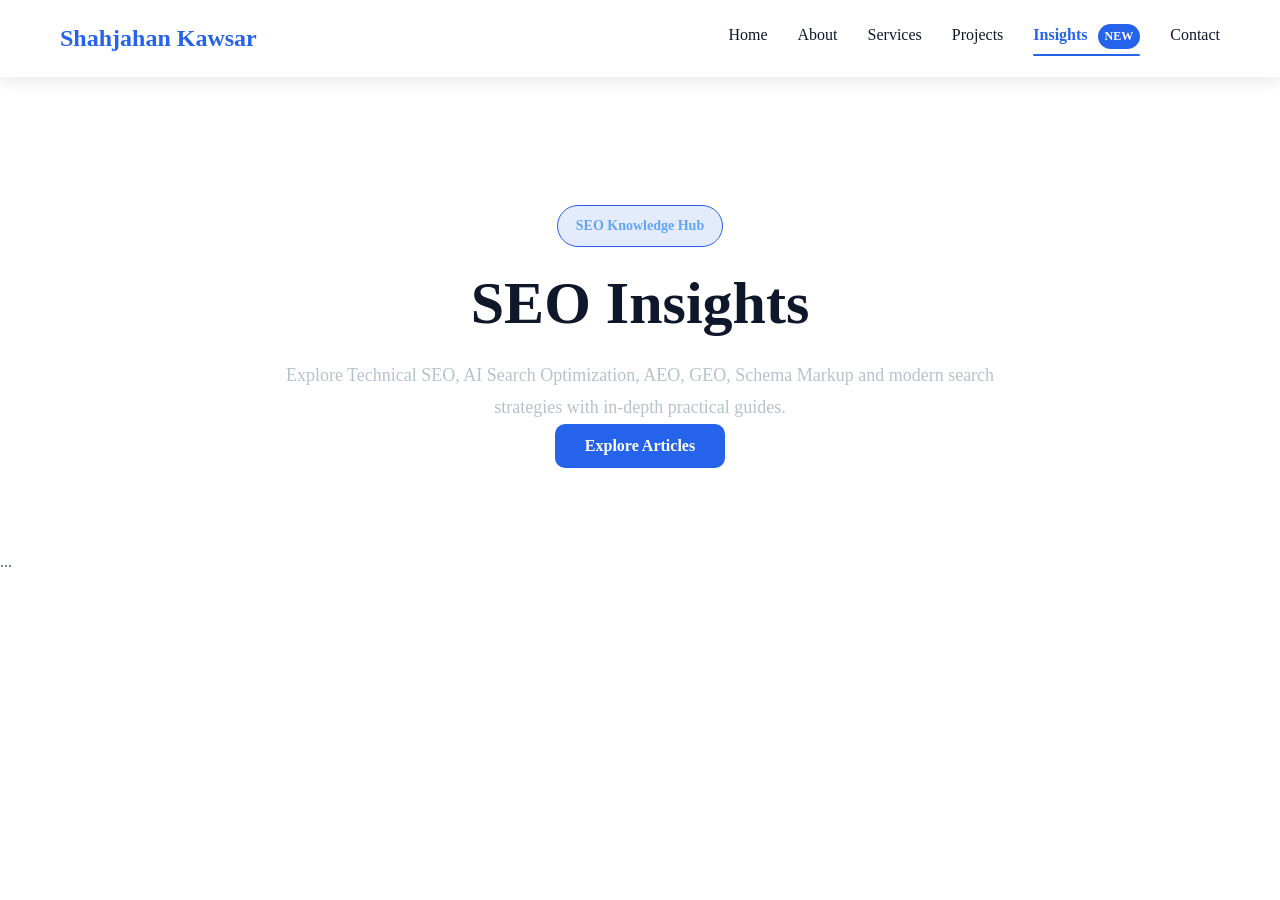
==== insights/index.html @ 74be1859 "refactor portfolio into modular CSS architecture" ====
<!DOCTYPE html>
<html lang="en">

<head>

    <meta charset="UTF-8">
    <meta name="viewport" content="width=device-width, initial-scale=1.0">

    <title>SEO Insights | Shahjahan Kawsar</title>

    <meta name="description"
          content="Technical SEO, AI Search, AEO, GEO and modern search optimization insights.">

    <link rel="canonical"
          href="https://skawsarsyl.github.io/my-project/insights/">

    <link rel="stylesheet" href="/css/sections.css">
    <link rel="stylesheet" href="/css/insights.css">

</head>

<body>

<!-- ================= NAVBAR ================= -->

<header>

          <div id="progress-bar"></div>

        <nav class="navbar">

        <div class="logo">
           <a href="../index.html">Shahjahan Kawsar</a>
        </div>
            
        <button class="theme-toggle" aria-label="Toggle Theme">
            <i class="fa-solid fa-moon"></i>
        </button>

        <button class="menu-toggle" aria-label="Toggle Menu">
            <i class="fa-solid fa-bars"></i>
        </button>

        <ul class="nav-links">

            <li>
                <a href="../index.html#home">Home</a>
            </li>

            <li>
                <a href="../index.html#about">About</a>
            </li>

            <li>
                <a href="../index.html#services">Services</a>
            </li>

            <li>
                <a href="../index.html#projects">Projects</a>
            </li>

            <li class="nav-insights">
                <a href="index.html" class="active">
                    Insights
                    <span class="nav-badge">NEW</span>
                </a>
            </li>

            <li>
                <a href="../index.html#contact">Contact</a>
            </li>

        </ul>

    </nav>

</header>


<section class="insights-hero">

    <div class="container">

        <span class="hero-badge">
            SEO Knowledge Hub
        </span>

        <h1>
            SEO Insights
        </h1>

        <p>
            Explore Technical SEO, AI Search Optimization,
            AEO, GEO, Schema Markup and modern search
            strategies with in-depth practical guides.
        </p>

        <a href="#latest-insights" class="btn">
            Explore Articles
        </a>

    </div>

</section>

...
---- css/sections.css ----
/* =====================================================
   SECTIONS CSS
   Shahjahan Kawsar Portfolio
===================================================== */

/* Google Font */

@import url('https://fonts.googleapis.com/css2?family=Poppins:wght@300;400;500;600;700;800&display=swap');
@import url("variables.css");
@import url("base.css");
@import url("layout.css");
@import url("components.css");
@import url("responsive.css");
@import url("utilities.css");
@import url("animations.css");


/* =====================================================
   01. HERO
===================================================== */

.hero{

    min-height:100svh;
    position:relative;
    display:flex;
    align-items:center;
    overflow:hidden;
    background:
        linear-gradient(
            135deg,
            #07152d,
            #0d47a1,
            #1565c0
        );

    color:var(--text-white);

}
.hero-container{
    display:flex;
    justify-content:space-between;
    align-items:center;
    gap:var(--space-2xl);
    flex-wrap:wrap;
}
.hero-content{
    flex:1;
}

.hero h1{
    font-size:var(--font-4xl);
    line-height:1.15;
    margin-bottom:var(--space-md);
    color:var(--hero-title);
}

.hero h1 span{
    color:var(--primary);
}

.hero h2 {
    color: var(--hero-subtitle);
    font-size: var(--font-2xl);
    min-height:var(--hero-subtitle-height);
    margin-bottom: var(--space-lg);
}

.hero p{
    max-width:var(--hero-content-width);
    line-height:1.8;
    color:var(--hero-text);
    font-size:var(--font-lg);
    margin-bottom:var(--space-xl);
}

.hero-image{
    flex:1;
    display:flex;
    justify-content:center;
    position:relative;
}

.hero-image img{
    width:100%;
    max-width:var(--hero-image);
    height:auto;
    display:block;
    position:relative;
    z-index:2;
}

.hero-image::before{
    content:"";
    position:absolute;
    width:calc(var(--hero-image) - 10px);
    height:calc(var(--hero-image) - 10px);
    border-radius:50%;
    border:4px solid var(--primary);
    box-shadow:
        0 0 25px rgba(37,99,235,.45),
        0 0 60px rgba(77,163,255,.5);
    z-index:1;
}

.hero::after{
    content:"";
    position:absolute;
    right:10%;
    top:50%;
    transform:translateY(-50%);
    width:var(--hero-overlay);
    height:var(--hero-overlay);
    background:rgba(58,134,255,.18);
    border-radius:50%;
    filter:blur(var(--hero-overlay-blur));
    z-index:0;
}

.hero-circle{
    position:absolute;
    width:var(--hero-image);
    height:var(--hero-image);
    border-radius:50%;
    border:6px solid var(--primary);
    animation:rotateCircle var(--animation-rotate) linear infinite;
}

.hero-buttons{
    display:flex;
    gap:var(--space-md);
    flex-wrap:wrap;
}

.hero-badge{
    display:inline-block;
    padding:var(--hero-badge-padding);
    background:rgba(255,255,255,.12);
    border:1px solid rgba(255,255,255,.25);
    border-radius:var(--radius-pill);
    margin-bottom:25px;
    backdrop-filter:blur(8px);
    font-size:var(--font-sm)
}

.hero-social {
    display: flex;
    gap:var(--space-md);
    margin-top: var(--space-xl);
}

.hero-social a{
    width:var(--hero-social-size);
    height:var(--hero-social-size);
    display:flex;
    justify-content:center;
    align-items:center;
    border-radius:50%;
    background:rgba(255,255,255,.08);
    border:1px solid rgba(255,255,255,.18);
    color:var(--text-white);
    text-decoration:none;
    font-size:var(--font-lg);
    transition:var(--transition);
}

.hero-social a:hover{

    background:var(--primary);
    transform:translateY(var(--hover-lift-md));
    box-shadow:var(--shadow-glow);

}

/* ==========================================
   HERO ANIMATION
========================================== */

@keyframes floatImage{

    0%{transform:translateY(0);}
    50%{transform:translateY(-18px);}
    100%{transform:translateY(0);}

}

@keyframes rotateCircle{

    from{
        transform:rotate(0deg);
    }

    to{
        transform:rotate(360deg);
    }

}




/* =====================================================
   02. ABOUT
===================================================== */

.about-wrapper{

    display:flex;
    align-items:center;
    justify-content:space-between;
    gap:var(--space-2xl);
    flex-wrap:wrap;

}

.about-image{

    flex:1;
    text-align:center;

}

.about-image img{

    width:100%;
    max-width:var(--about-image);
    border-radius:var(--radius-lg);
    box-shadow:var(--shadow-lg);

}

.about-content{

    flex:1;

}


.about-title{

    font-size:var(--font-3xl);
    color:var(--heading);
    margin-bottom:25px;
    line-height:1.3;

}

.about-text{
    font-size:var(--font-lg);
    line-height:1.9;
    color:var(--text);
    margin-bottom:18px;

}

.about-info{

    display:flex;
    gap:var(--space-lg);
    flex-wrap:wrap;
    margin:var(--space-xl) 0;

}

.info-box{

    background:var(--surface);
    padding:var(--info-box-padding);
    border-radius:var(--radius-md);
    min-width:var(--info-box-width);
    text-align:center;
    transition:var(--transition);

}

.info-box:hover{

    transform:translateY(var(--hover-lift-lg));
    box-shadow:var(--shadow-md);

}

.info-box h3{

    color:var(--primary);
    font-size:var(--font-2xl);
    margin-bottom:8px;

}

.info-box span{

    color:var(--text-light);
    font-size:var(--font-md);

}


/* ==========================================
   03 Experience / Timeline
========================================== */





/* =====================================================
   04. STATS
===================================================== */

.stats{

        background:var(--surface);

}

.stats-container{

    display:grid;
    grid-template-columns:repeat(
    auto-fit,
    minmax(var(--stats-card-min),1fr));
    gap:var(--space-xl);

}

.stats-card{

    padding:var(--stats-card-padding);
    border-radius:var(--radius-lg);
    background:var(--card);
    text-align:center;
    box-shadow:var(--shadow-md);
    transition:var(--transition);
    border:1px solid var(--primary-soft-bg);
}

.stats-card:hover{

    transform:translateY(var(--hover-lift-xl));
    box-shadow:var(--shadow-lg);

}

.counter{

    font-size:var(--font-4xl);
    color:var(--primary);
    margin-bottom:var(--space-sm);
    font-weight:var(--fw-bold);

}

.stat-label{

    color:var(--text-muted);
    font-size:var(--font-md);
    font-weight:var(--fw-medium);

}

/* ==========================================
   STAT ICON
========================================== */

.stat-icon{

    width:var(--icon-box);
    height:var(--icon-box);
    margin-inline:auto;
    display:flex;
    justify-content:center;
    align-items:center;
    font-size:var(--font-2xl);
    border-radius:50%;
    color:var(--primary);
    background:var(--primary-soft-bg);
    margin-bottom:var(--space-lg);

}


/* =====================================================
   05. SKILLS
===================================================== */


.skills{

    background:var(--background);
}

.skills .container{
    max-width:var(--skills-container);
    margin:auto;
}

.skills-title{

    text-align:center;
    font-size:var(--font-3xl);
    color:var(--heading);
    margin:var(--space-md) 0;

}



.skill-progress-card{

    background:var(--card);
    padding:var(--skill-progress-padding);
    border-radius:var(--radius-md);
    margin-bottom:25px;
    box-shadow:var(--shadow-md);
    transition:var(--transition);
}

.skill-progress-card:hover{

    transform:translateY(var(--hover-lift-md));
    box-shadow:var(--shadow-lg);

}

.skill-title{
    display:flex;
    justify-content:space-between;
    align-items:center;
    margin-bottom:12px;
    font-weight:var(--fw-semibold);
    color:var(--heading);
}

.progress{
    width:100%;
    height:12px;
    background:var(--surface);
    border-radius:var(--radius-xl);
    overflow:hidden;
}

.progress-bar{
    height:100%;
    width:0;
    border-radius:var(--radius-xl);
    background:var(--gradient-primary);
   transition:width var(--progress-animation);

}

/*   PROFESSIONAL SKILLS GRID   */

.skills-grid{

    display:grid;
    grid-template-columns:
repeat(
    auto-fit,
    minmax(var(--skill-card-min),1fr)
);
    gap:var(--space-lg);
    margin:var(--space-2xl) 0;

}
/* ==========================================
   SKILL CARD
========================================== */

.skill-card{

    background:var(--card);
    border:1px solid var(--border-light);
    border-radius:var(--radius-md);
    padding:var(--skill-card-padding);
    text-align:center;
    transition:var(--transition);
    box-shadow:var(--shadow-md);

}

.skill-card:hover{

    transform:translateY(var(--hover-lift-lg));
    border-color:var(--primary);
    box-shadow:var(--shadow-lg);

}

/* ==========================================
   SKILL ICON
========================================== */

.skill-icon{

    display:inline-flex;
    justify-content:center;
    align-items:center;
    font-size:var(--font-3xl);
    color:var(--primary);
    margin-bottom:var(--space-md);

}

/* ==========================================
   SKILL CARD TITLE
========================================== */

.skill-card-title{

    font-size:var(--font-lg);
    font-weight:var(--fw-semibold);
    color:var(--heading);

}


/*   Skill Proficiency Title  */

.skill-heading{

    text-align:center;
    font-size:var(--font-2xl);
    margin:
    var(--space-2xl)
     0
    var(--space-xl);
    color:var(--heading);

}


/* ==========================================
   PROGRESS TARGETS
========================================== */

.progress-bar.seo{
    --target-width:95%;
}

.progress-bar.technical{
    --target-width:92%;
}

.progress-bar.keyword{
    --target-width:90%;
}

.progress-bar.html{
    --target-width:75%;
}

.progress-bar.css{
    --target-width:72%;
}

.progress-bar.git{
    --target-width:70%;
}


 /*  Progress Wrapper  */


/* =====================================================
   06. SERVICES
===================================================== */


.services{

    background:var(--card);
}

.services-grid{
    display:grid;
    grid-template-columns:
            repeat(auto-fit,
            minmax(var(--service-card-min),1fr));
    gap:var(--space-lg);
    margin-top:var(--space-2xl);
}

.service-card{

    background:var(--background);
    padding:var(--service-card-padding);

    border:1px solid var(--primary-soft-bg);
    border-radius:var(--radius-lg);

    box-shadow:var(--shadow-md);

    transition:var(--transition);

    position:relative;
    overflow:hidden;

}

.service-icon{

    display:flex;
    justify-content:center;
    align-items:center;
    width:var(--icon-box);
    height:var(--icon-box);
    border-radius:var(--radius-md);
    background:var(--gradient-primary);
    color:var(--background);
    font-size:var(--font-2xl);
    margin-bottom:var(--service-icon-gap);

}

.service-content {

    display: flex;
    flex-direction: column;
    gap: var(--space-sm);
}

/* ==========================================
   SERVICE TITLE
========================================== */

.service-title{

    font-size:var(--font-xl);
    color:var(--heading);
    margin-bottom:var(--space-sm);
    font-weight:var(--fw-semibold);

}

/* ==========================================
   SERVICE TEXT
========================================== */

.service-text{

    color:var(--text-light);
    font-size:var(--font-md);
    line-height:1.8;

}
.service-card::before{
    content:"";
    position:absolute;
    top:0;
    left:-100%;
    width:100%;
    height:4px;
    background:var(--gradient-primary);
    transition:var(--transition);
}

.service-card:hover{

    transform:translateY(var(--hover-lift-xl));
    box-shadow:var(--shadow-lg);

}

.service-card:hover::before{

    left:0;

}


/* =====================================================
   07. PROJECTS
===================================================== */


.projects{
    background:var(--background);
}

/*  PROJECT FILTER    */

.project-filter{

    display:flex;
    justify-content:center;
    align-items:center;
    flex-wrap:wrap;
    gap:var(--space-md);
    margin:45px 0;

}

.filter-btn{

    padding:12px 28px;
    border:none;
    outline:none;
    border-radius:50px;
    background:var(--background);
    color: var(--heading);
    font-size:var(--font-sm);
    font-weight:var(--fw-semibold);
    cursor:pointer;
    transition:var(--transition);

}

.filter-btn:hover{

    background:var(--primary);
    color:var(--background);

}

.filter-btn.active{

    background:var(--primary);
    color:var(--background);

    box-shadow:0 10px 25px rgba(37,99,235,.25);

}

.project-status{
    margin-top:18px;
    margin-bottom:18px;
}

.projects-grid{
    display:grid;
    grid-template-columns:
            repeat(auto-fit,
            minmax(var(--service-card-min),1fr));
    gap:var(--space-lg);
    margin-top:var(--space-2xl);
    align-items:stretch;

}

.project-card{
    background:var(--background);
    border-radius:var(--radius-lg);
    overflow:hidden;
    box-shadow:var(--shadow-md);
    border:1px solid var(--primary-soft-bg);
    cursor:pointer;
    display:flex;
    flex-direction:column;
     height:100%;
    transition:
        opacity var(--transition),
        transform var(--transition),
        box-shadow var(--transition);
}

.project-card:hover{
    transform:translateY(var(--hover-lift-lg));
    box-shadow:var(--shadow-lg);
}

.project-image {

    position: relative;
    overflow: hidden;
}

.project-image img{
    width:100%;
    height:100%;
    object-fit:cover;
    transition:transform .5s ease;

}

.project-overlay{
    position:absolute;
    inset:0;
    background:rgba(15,23,42,.65);
    display:flex;
    justify-content:center;
    align-items:center;
    opacity:0;
    visibility:hidden;
    pointer-events:none;
    transition:var(--transition);
}

.project-card:hover .project-overlay{

    opacity:1;
    visibility:visible;
    pointer-events:auto;

}


.project-overlay a{
    background:var(--primary);
    color:var(--background);
    text-decoration:none;
    padding:12px 24px;
    border-radius:var(--radius-xl);
    font-weight:var(--fw-semibold);
    transition:var(--transition);
}

.project-overlay a:hover{
    background:var(--primary);
    transform:translateY(-3px);
}

.project-card:hover .project-image img{
    transform:scale(1.08);
}

.project-content{
    padding:30px;
    display:flex;
    flex-direction:column;
    flex:1;
}

.project-content h3{
    font-size:var(--font-xl);
    margin-bottom:15px;
    color:var(--heading);
}

.project-content p{
    color:var(--text-light);
    line-height:1.8;
    margin-bottom:20px;
}

.project-tags{
    display:flex;
    flex-wrap:wrap;
    gap:var(--space-sm);
    margin-bottom:25px;
}

.project-tag{
    background:var(--background);
    color:var(--primary);
    padding:8px 14px;
    border-radius:var(--radius-xl);
    font-size:var(--font-sm);
    font-weight:var(--fw-semibold);
}

.project-buttons{
    display:flex;
    gap:15px;
    flex-wrap:wrap;
    margin-top:auto;
}

.project-buttons .btn{
    flex:1;
    text-align:center;
}


    /*  PROJECT FILTER ANIMATION   */
    .project-card.hide {

        opacity: 0;
        transform: scale(.92);
        pointer-events: none;

    }

    .project-card.show {

        opacity: 1;
        transform: scale(1);

    }

  /* ==========================================
   CASE STUDIES
========================================== */

.case-studies{
    padding:100px 0;
    background:var(--surface);
}

.case-studies .section-tag{
    display:block;
    width:fit-content;
    margin:0 auto 15px;
    padding:10px 22px;
    border-radius:30px;
    background:#EAF4FF;
    color:#0A66C2;
    font-size:14px;
    font-weight:700;
    letter-spacing:2px;
    text-transform:uppercase;
}

.case-studies h2{
    text-align:center;
    font-size:40px;
    font-weight:700;
    color:var(--heading);
    margin-bottom:20px;
}


.case-studies .section-text{
    max-width:700px;
    margin:0 auto 60px;
    text-align:center;
    color:var(--text);
    line-height:1.8;
    font-size:18px;
}

.case-grid{
    display:grid;
    grid-template-columns:repeat(auto-fit,minmax(320px,1fr));
    gap:30px;
}

.case-card{
    background:var(--card);
    border-radius:18px;
    padding:35px;
    box-shadow:0 8px 25px rgba(15,23,42,.08);
    transition:.35s ease;
    border-top:4px solid #0A66C2;
}

.case-card:hover{
    transform:translateY(-8px);
    box-shadow:0 20px 40px rgba(15,23,42,.12);
}

.case-card h3{
    color:#0F172A;
    font-size:24px;
    margin:18px 0;
}

.case-card p{
    color:#475569;
    line-height:1.8;
    margin-bottom:20px;
}

.case-card h4{
    font-size:16px;
    color:#0A66C2;
    margin-bottom:12px;
}

.case-card ul{
    list-style:none;
    padding:0;
    margin:0 0 25px;
}

.case-card ul li{
    margin-bottom:10px;
    color:#334155;
}

.case-card .btn{
    display:inline-block;
    background:#0A66C2;
    color:var(--background);
    padding:12px 22px;
    border-radius:8px;
    text-decoration:none;
    font-weight:600;
    transition:.3s;
}

.case-card .btn:hover{
    background:#084b92;
}

.status{
    display:inline-flex;
    align-items:center;
    justify-content:center;
    gap:6px;
    padding:8px 16px;
    border-radius:30px;
    font-size:13px;
    font-weight:700;
    line-height:1;
    white-space:nowrap;

    width:fit-content;
    max-width:max-content;
}

.status.live{
    background:#DCFCE7;
    color:#15803D;
}

.status.progress{
    background:#FEF3C7;
    color:#B45309;
}

.status.research{
    background:#DBEAFE;
    color:#1D4ED8;
}


/* =====================================================
   08. INSIGHTS
===================================================== */

/* LATEST INSIGHTS v2.0    */

.latest-insights{

    padding:var(--section-padding) 0;
    background:var(--surface);
}

/* ---------- Layout ---------- */

.insights-grid{
    display:grid;
    grid-template-columns:1.45fr 1fr;
    gap:var(--space-xl);
    align-items:start;
}

/* ---------- Featured ---------- */

.featured-article{

    background:var(--background);
    border-radius:var(--radius-lg);
    overflow:hidden;
    box-shadow:var(--shadow-md);
    transition:var(--transition);

}

.featured-article:hover{
    transform:translateY(var(--hover-lift-lg));
    box-shadow:var(--shadow-lg);
}

.featured-image img{

    width:100%;
    aspect-ratio:16/9;
    object-fit:cover;
    display:block;
    transition:var(--transition-slow);
}

.featured-content{

    padding:28px;

}

/* ---------- Badge ---------- */

.article-badge{

    display:inline-block;
    padding:7px 16px;
    border-radius:var(--radius-xl);
    font-size:var(--font-sm);
    font-weight:var(--fw-semibold);
    margin-bottom:18px;
    min-width:170px;
    text-align:center;
}

.article-badge.featured{

    background:var(--primary);
    color:var(--background);

}

.article-badge.seo{

    background:var(--background);
    color:var(--primary);

}

.article-badge.ai{

    background:var(--background);
    color:var(--secondary);

}

.article-badge.portfolio{

    background:var(--background);
    color:var(--success);

}

/* ---------- Meta ---------- */

.article-meta{

    display:flex;
    gap:var(--space-md);
    font-size:var(--font-sm);
    color:var(--text-muted);
    margin-bottom:18px;

}

.featured-title{

    font-size:var(--font-xl);
    color:var(--heading);
    margin-bottom:16px;

}

.featured-description{

    color:var(--text-muted);
    line-height:1.8;
    margin-bottom:22px;

}

/* ---------- Button ---------- */

.article-btn{

    display:inline-flex;
    align-items:center;
    gap:var(--space-sm);

}

/* ---------- Right Column ---------- */

.article-column{

    display:flex;
    flex-direction:column;
    gap:var(--space-lg);

}

.article-card{

    display:flex;
    gap:var(--space-lg);
    background:var(--background);
    border-radius:var(--radius-md);
    overflow:hidden;
    box-shadow:0 8px 25px rgba(15,23,42,.08);
    transition:var(--transition);

}

.article-card:hover{

    transform:translateY(var(--hover-lift-md));
    box-shadow:var(--shadow-lg);


}

.article-thumb{

    width:210px;
    flex-shrink:0;

}

.article-thumb img{

    width:100%;
    height:100%;
    object-fit:cover;
    display:block;
    transition:var(--transition-slow);
}

.article-card:hover .article-thumb img{
    transform:scale(1.05);
}

.article-info{

    padding:22px 22px 22px 0;
    display:flex;
    flex-direction:column;
    justify-content:center;

}

.article-title{

    color:var(--heading);
    font-size:var(--font-lg);
    margin-bottom:12px;
    line-height:1.4;

}

.article-link{

    display:inline-flex;
    align-items:center;
    gap:var(--space-xs);
    margin-top:var(--space-sm);
    color:var(--primary);
    font-weight:var(--fw-semibold);
    text-decoration:none;
    transition:var(--transition);

}


/* Latest Insights v2.1  */

.small-article{
    display:flex;
    background:var(--background);
    border-radius:var(--radius-lg);
    overflow:hidden;
    box-shadow:var(--shadow-md);
    transition:var(--transition);
}

.small-article:hover{
    transform:translateY(var(--hover-lift-lg));
    box-shadow:var(--shadow-lg);
}

.article-link:hover{
    gap:var(--space-md);
    color:var(--primary);
    letter-spacing:1px;
}

.featured-article:hover .featured-image img{
    transform:scale(1.06);
}

.small-article:hover .article-thumb img{
    transform:scale(1.08);
}



/* =====================================================
   09. CONTACT
===================================================== */

.contact{

    padding:var(--section-padding) 8%;
    background:var(--background);

}

.contact .container{
    max-width:var(--container);
    margin:auto;
}

.contact-wrapper{
    display:grid;
    grid-template-columns:1fr 1.3fr;
    gap:var(--space-2xl);
    margin-top:var(--space-2xl);
    align-items:start;
}

/* Contact Info */

.contact-info{
    display:flex;
    flex-direction:column;
    gap:var(--space-lg);
}

.info-card{
    display:flex;
    align-items:center;
    gap:var(--space-md);
    background:var(--background);
    padding:var(--contact-card-padding);
    border-radius:var(--radius-lg);
    border:1px solid var(--primary-soft-bg);
    box-shadow:var(--shadow-md);
    transition:var(--transition);
}

.info-card:hover{
    transform:translateY(var(--hover-lift-md));
    box-shadow:var(--shadow-lg);
}

.info-card i{
    width:var(--contact-icon-size);
    height:var(--contact-icon-size);
    display:flex;
    justify-content:center;
    align-items:center;
    border-radius:50%;
    background:var(--gradient-primary);
    color:var(--background);
    font-size:var(--font-xl);
    flex-shrink:0;
}

.info-card h4{
    margin-bottom:6px;
    color:var(--heading);
}

.info-card p,
.info-card a{
    color:var(--text-light);
    text-decoration:none;
    word-break:break-word;
}

.info-card a:hover{
    color:var(--primary);
}

/* Contact Form */

.contact-form{
    background:var(--card);
    padding:35px;
    border-radius:var(--radius-lg);
    border:1px solid var(--primary-soft-bg);
    box-shadow:var(--shadow-md);
}

.contact-form input,
.contact-form textarea{
    width:100%;
    padding:16px 18px;
    margin-bottom:18px;
    border:1px solid var(--border);
    border-radius:var(--radius-md);
    outline:none;
    font-size:var(--font-md);
    font-family:inherit;
    transition:var(--transition);
    background:var(--background);
}


.contact-form input:focus,
.contact-form textarea:focus{
    border-color:var(--primary);
    box-shadow:0 0 0 4px rgba(37,99,235,.12);
}

.contact-form textarea{
    resize:vertical;
    min-height:170px;
}

.contact-form .btn{
    width:100%;
    display:flex;
    justify-content:center;
    align-items:center;
    gap:10px;
    cursor:pointer;
}



/* ==========================================
   SOCIAL LINKS
========================================== */


/* ==========================================
   MAP
========================================== */


/* ==========================================
   CONTACT BUTTONS
========================================== */

/* =====================================================
   10. FOOTER
===================================================== */

#footer{
    background:var(--footer-gradient);
    color:var(--background);
    padding:var(--footer-padding);
    text-align:center;
}

#footer .container{
    max-width:var(--container);
    margin:auto;
}

.footer-title{
    font-size:var(--font-2xl);
    font-weight:var(--fw-bold);
    margin-bottom:var(--space-sm);
    color:var(--background);
}

.footer-tagline{
    color:var(--footer-text);
    font-size:var(--font-lg);
    font-weight:var(--fw-semibold);
    margin-bottom:var(--space-sm);
}

.footer-text{

    max-width:var(--footer-text-width);
    margin:0 auto var(--space-2xl);
    color:var(--footer-muted);
    line-height:1.8;
}

.footer-social{
    display:flex;
    justify-content:center;
    align-items:center;
    gap:var(--space-md);
    flex-wrap:wrap;
    margin-bottom:var(--space-2xl);
}

.footer-social a{
    width:var(--footer-social-size);
    height:var(--footer-social-size);
    display:flex;
    justify-content:center;
    align-items:center;
    border-radius:50%;
    background:var(--footer-social-bg);
    color:var(--background);
    font-size:var(--font-xl);
    text-decoration:none;
    transition:var(--transition);
    border:1px solid var(--footer-social-border);
}

.footer-social a:hover{
    background:var(--primary);
    transform:translateY(var(--hover-lift-md))
              scale(var(--hover-scale));
    box-shadow:var(--shadow-primary);
}
.footer-social a i{

    transition:var(--transition);

}


.footer-social a:hover i{
    transform:rotate(-8deg);
}

.footer-divider{

    border:none;
    height:1px;
    background:var(--footer-social-bg);

    max-width:var(--footer-divider-width);

    margin:var(--space-2xl) auto var(--space-xl);

}
.copyright{
    color:var(--footer-muted);
    font-size:var(--font-sm);
    margin-bottom:var(--space-xs);
}

.developer-credit{
    color:var(--footer-text);
    font-size:var(--font-sm);
}
.footer-version{
    margin-bottom:var(--space-sm);
    color:var(--footer-accent);
    font-size:var(--font-sm);
}
.developer-credit span{
    color:var(--background);
    font-weight:var(--fw-semibold);
}
---- css/insights.css ----
.insights-hero{
    padding:120px 20px 80px;
    text-align:center;
}

.insights-hero h1{
    font-size:60px;
    font-weight:800;
    margin-bottom:20px;
}

.insights-hero p{
    max-width:760px;
    margin:auto;
    line-height:1.8;
    font-size:18px;
    color:#b8c2cc;
}

.hero-badge{
    display:inline-block;
    margin-bottom:20px;
    padding:8px 18px;
    border-radius:50px;
    background:#2563eb20;
    color:#60a5fa;
    border:1px solid #2563eb;
    font-size:14px;
    font-weight:600;
}
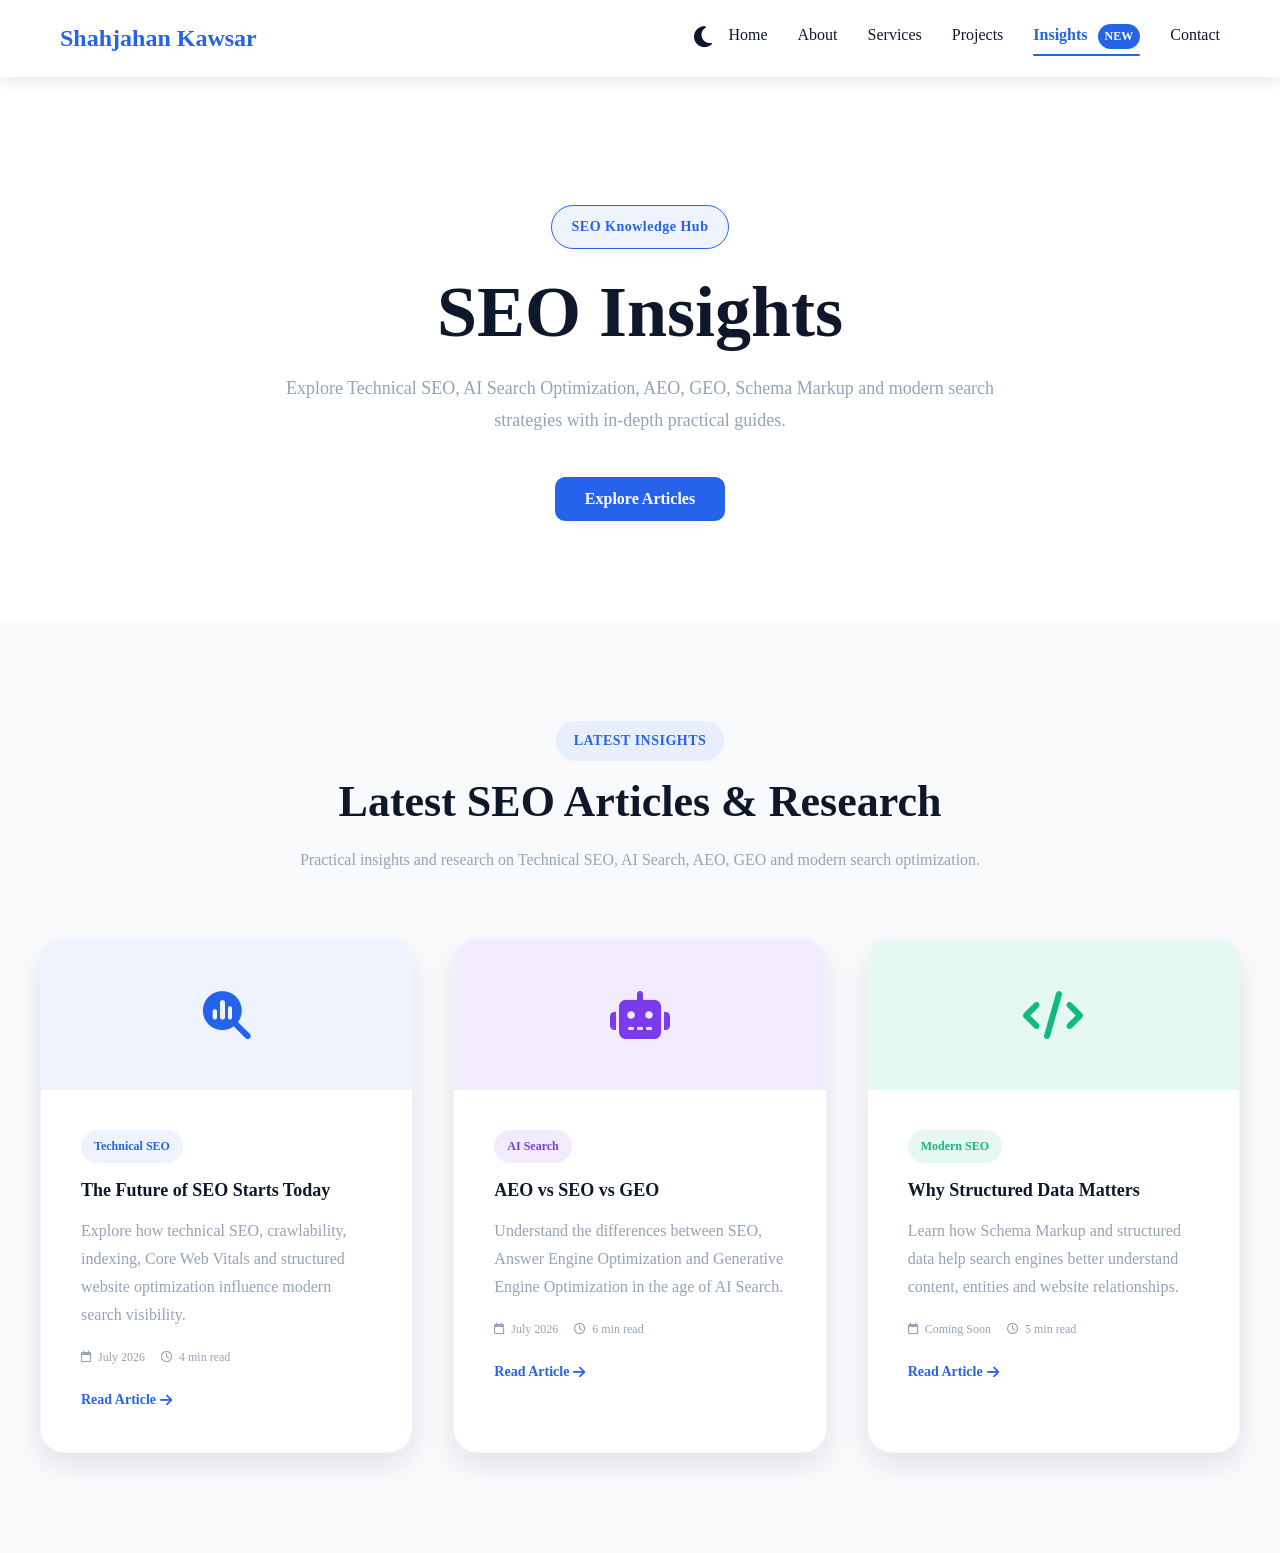
==== commit ba6d8903: "Add AEO vs SEO article page" ====
--- a/insights/index.html
+++ b/insights/index.html
@@ -1,3 +1,5 @@
+
+
 <!DOCTYPE html>
 <html lang="en">
 
@@ -14,8 +16,30 @@
     <link rel="canonical"
           href="https://skawsarsyl.github.io/my-project/insights/">
 
-    <link rel="stylesheet" href="/css/sections.css">
-    <link rel="stylesheet" href="/css/insights.css">
+    <link rel="icon"
+      type="image/png"
+      href="../images/favicon.png">
+
+<link rel="apple-touch-icon"
+      href="../images/favicon.png">
+
+
+<link rel="stylesheet" href="../css/variables.css">
+<link rel="stylesheet" href="../css/base.css">
+<link rel="stylesheet" href="../css/layout.css">
+<link rel="stylesheet" href="../css/components.css">
+<link rel="stylesheet" href="../css/utilities.css">
+<link rel="stylesheet" href="../css/animations.css">
+<link rel="stylesheet" href="../css/sections.css">
+<link rel="stylesheet" href="../css/responsive.css">
+
+
+<link rel="preconnect"
+      href="https://cdnjs.cloudflare.com"
+      crossorigin>
+
+<link rel="stylesheet"
+      href="https://cdnjs.cloudflare.com/ajax/libs/font-awesome/6.7.2/css/all.min.css">
 
 </head>
 
@@ -99,8 +123,184 @@
             Explore Articles
         </a>
 
+   
+
     </div>
 
+
 </section>
 
-...+
+<!-- =====================================================
+     LATEST INSIGHTS
+===================================================== -->
+
+<section class="latest-insights-page" id="latest-insights">
+
+    <div class="container">
+
+        <span class="section-tag">
+            LATEST INSIGHTS
+        </span>
+
+        <h2 class="section-title">
+            Latest SEO Articles & Research
+        </h2>
+
+        <p class="section-subtitle">
+            Practical insights and research on Technical SEO,
+            AI Search, AEO, GEO and modern search optimization.
+        </p>
+
+
+        <div class="insights-articles">
+
+
+            <!-- ================= TECHNICAL SEO ================= -->
+
+            <article class="insight-article-card">
+
+                <div class="insight-card-icon seo">
+                    <i class="fa-solid fa-magnifying-glass-chart"></i>
+                </div>
+
+                <div class="insight-card-content">
+
+                    <span class="insight-category seo">
+                        Technical SEO
+                    </span>
+
+                    <h3>
+                        The Future of SEO Starts Today
+                    </h3>
+
+                    <p>
+                        Explore how technical SEO, crawlability,
+                        indexing, Core Web Vitals and structured
+                        website optimization influence modern search visibility.
+                    </p>
+
+                    <div class="insight-meta">
+                        <span>
+                            <i class="fa-regular fa-calendar"></i>
+                            July 2026
+                        </span>
+
+                        <span>
+                            <i class="fa-regular fa-clock"></i>
+                            4 min read
+                        </span>
+                    </div>
+
+                    <a href="#" class="insight-read-more">
+                        Read Article
+                        <i class="fa-solid fa-arrow-right"></i>
+                    </a>
+
+                </div>
+
+            </article>
+
+
+            <!-- ================= AI SEARCH ================= -->
+
+            <article class="insight-article-card">
+
+                <div class="insight-card-icon ai">
+                    <i class="fa-solid fa-robot"></i>
+                </div>
+
+                <div class="insight-card-content">
+
+                    <span class="insight-category ai">
+                        AI Search
+                    </span>
+
+                    <h3>
+                        AEO vs SEO vs GEO
+                    </h3>
+
+                    <p>
+                        Understand the differences between SEO,
+                        Answer Engine Optimization and Generative
+                        Engine Optimization in the age of AI Search.
+                    </p>
+
+                    <div class="insight-meta">
+                        <span>
+                            <i class="fa-regular fa-calendar"></i>
+                            July 2026
+                        </span>
+
+                        <span>
+                            <i class="fa-regular fa-clock"></i>
+                            6 min read
+                        </span>
+                    </div>
+
+                    <a href="aeo-vs-seo.html" class="insight-read-more">
+                        Read Article
+                        <i class="fa-solid fa-arrow-right"></i>
+                    </a>
+
+                </div>
+
+            </article>
+
+
+            <!-- ================= SCHEMA / MODERN SEO ================= -->
+
+            <article class="insight-article-card">
+
+                <div class="insight-card-icon schema">
+                    <i class="fa-solid fa-code"></i>
+                </div>
+
+                <div class="insight-card-content">
+
+                    <span class="insight-category schema">
+                        Modern SEO
+                    </span>
+
+                    <h3>
+                        Why Structured Data Matters
+                    </h3>
+
+                    <p>
+                        Learn how Schema Markup and structured data
+                        help search engines better understand content,
+                        entities and website relationships.
+                    </p>
+
+                    <div class="insight-meta">
+                        <span>
+                            <i class="fa-regular fa-calendar"></i>
+                            Coming Soon
+                        </span>
+
+                        <span>
+                            <i class="fa-regular fa-clock"></i>
+                            5 min read
+                        </span>
+                    </div>
+
+
+                    <a href="#" class="insight-read-more">
+                        Read Article
+                        <i class="fa-solid fa-arrow-right"></i>
+                    </a>
+
+                </div>
+
+            </article>
+
+
+        </div>
+
+    </div>
+
+</section>
+
+
+
+    <script src="../js/script.js"></script>
--- a/css/variables.css
+++ b/css/variables.css
@@ -0,0 +1,297 @@
+
+
+
+
+/* =====================================================
+   DESIGN TOKENS
+   Shahjahan Kawsar Portfolio Design System
+===================================================== */
+
+:root {
+
+    /* ==========================================
+       BRAND COLORS
+    ========================================== */
+
+    --primary: #2563eb;
+    --primary-light: #60a5fa;
+    --primary-dark: #1d4ed8;
+    --primary-hover: #1e40af;
+
+    --secondary: #7c3aed;
+    --accent: #06b6d4;
+
+    --success: #22c55e;
+    --warning: #f59e0b;
+    --danger: #ef4444;
+    --info: #0ea5e9;
+
+
+    /* ==========================================
+       BACKGROUND COLORS
+    ========================================== */
+
+    --background: #ffffff;
+    --surface: #f8fafc;
+    --card: #ffffff;
+    --glass: rgba(255, 255, 255, .65);
+
+    --background-dark: #0f172a;
+    --surface-dark: #111827;
+    --card-dark: #1e293b;
+
+
+    /* ==========================================
+       TEXT COLORS
+    ========================================== */
+
+    --heading: #0f172a;
+    --text: #475569;
+    --text-light: #64748b;
+    --text-muted: #94a3b8;
+    --text-white: #ffffff;
+    --black: #000000;
+
+    --footer-text:#93c5fd;
+    --footer-muted:#cbd5e1;
+    --footer-accent:#94a3b8;
+
+    /* ==========================================
+       HERO TOKENS
+    ========================================== */
+
+    --hero-image: 430px;
+    --hero-image-mobile: 280px;
+    --hero-circle-mobile: 320px;
+    --hero-circle: 430px;
+    --hero-blur: 80px;
+    --hero-overlay: 500px;
+    --hero-content-width: 620px;
+    --hero-overlay-blur: 80px;
+    --hero-social-size: 48px;
+    --hero-badge-padding: 10px 22px;
+    --hero-subtitle-height: 45px;
+    --hero-overlay-color: rgba(58, 134, 255, .18);
+    --section-header-width:750px;
+    --section-text-width:700px;
+    --animation-rotate: 12s;
+
+    --about-image: 420px;
+    --info-box-padding: 22px;
+    --info-box-width: 150px;
+
+    --hover-lift-sm:-4px;
+    --hover-lift-md:-6px;
+    --hover-lift-lg:-8px;
+    --hover-lift-xl:-10px;
+
+    --stats-card-padding: 40px 25px;
+    --stats-card-min: 220px;
+    --skill-card-min:220px;
+    --skill-card-padding:35px 20px;
+    --skill-progress-padding:25px;
+
+
+    --service-card-min:300px;
+    --service-card-padding:40px 30px;
+    --service-icon-gap:25px;
+    --article-padding:28px;
+    --section-padding:100px;
+    --contact-card-padding:24px;
+    --contact-icon-size:60px;
+
+
+
+    --footer-padding:70px 8% 30px;
+    --footer-padding-mobile:60px 6% 25px;
+    --footer-social-size:55px;
+    --footer-social-size-mobile:48px;
+    --footer-text-width:650px;
+    --footer-divider-width:900px;
+    --footer-social-bg:rgba(255,255,255,.08);
+    --footer-social-border:rgba(255,255,255,.12);
+    --hover-scale:1.08;
+
+    /* ==========================================
+       HERO COLORS
+    ========================================== */
+
+    --hero-title: #0f172a;
+    --hero-highlight: #2563eb;
+    --hero-subtitle: #1e293b;
+    --hero-text: #64748b;
+
+
+    /* ==========================================
+       BORDER
+    ========================================== */
+
+    --border: #e2e8f0;
+    --border-light: #f1f5f9;
+    --border-dark: #334155;
+    --primary-soft-bg: rgba(37, 99, 235, .08);
+
+    /* ==========================================
+       BORDER RADIUS
+    ========================================== */
+
+    --radius-xs: 6px;
+    --radius-sm: 10px;
+    --radius-md: 16px;
+    --radius-lg: 24px;
+    --radius-xl: 32px;
+    --radius-pill: 999px;
+/* ==========================================
+   COMPONENT TOKENS
+========================================== */
+
+    --btn-padding-sm:10px 20px;
+    --btn-padding:14px 30px;
+    --btn-padding-lg:16px 36px;
+    
+    --badge-padding:6px 14px;
+    --input-padding:14px 18px;
+
+    --icon-box:70px;
+
+    --progress-height:12px;
+    --progress-animation:1.8s ease;
+
+    --glass-blur:14px;
+    --glass-border:rgba(255,255,255,.20);
+
+    /* ==========================================
+       SPACING
+    ========================================== */
+
+    --space-xs: 4px;
+    --space-sm: 8px;
+    --space-md: 16px;
+    --space-lg: 24px;
+    --space-xl: 40px;
+    --space-2xl: 64px;
+    --space-section: 100px;
+
+
+    /* ==========================================
+       TYPOGRAPHY
+    ========================================== */
+
+    --font-family: 'Poppins', sans-serif;
+
+    --font-xs: .75rem;      /*12*/
+    --font-sm: .875rem;     /*14*/
+    --font-md: 1rem;        /*16*/
+    --font-lg: 1.125rem;    /*18*/
+    --font-xl: 1.5rem;      /*24*/
+    --font-2xl: 2rem;       /*32*/
+    --font-3xl: 2.75rem;    /*44*/
+    --font-4xl: 3.75rem;    /*60*/
+
+
+    /* ==========================================
+       FONT WEIGHT
+    ========================================== */
+
+    --fw-light: 300;
+    --fw-normal: 400;
+    --fw-medium: 500;
+    --fw-semibold: 600;
+    --fw-bold: 700;
+    --fw-black: 800;
+
+
+    /* ==========================================
+       SHADOWS
+    ========================================== */
+
+    --shadow-xs: 0 2px 6px rgba(0, 0, 0, .05);
+    --shadow-sm: 0 6px 15px rgba(0, 0, 0, .08);
+    --shadow-md: 0 12px 30px rgba(15, 23, 42, .10);
+    --shadow-lg: 0 18px 45px rgba(15, 23, 42, .14);
+    --shadow-xl: 0 30px 60px rgba(15, 23, 42, .18);
+    --shadow-glow: 0 0 30px rgba(37, 99, 235, .35);
+    --shadow-primary:0 14px 35px rgba(37,99,235,.45);
+    --focus-ring:0 0 0 3px rgba(37,99,235,.15);
+
+
+    /* ==========================================
+   GRADIENTS
+========================================== */
+
+    --gradient-primary:
+        linear-gradient(90deg,var(--primary),var(--primary-light));
+
+    --footer-gradient:
+        linear-gradient(135deg,#0f172a,#1e3a8a);
+
+    /* ==========================================
+       Z-INDEX
+    ========================================== */
+
+    --z-dropdown: 100;
+    --z-sticky: 500;
+    --z-fixed: 1000;
+    --z-modal: 2000;
+    --z-toast: 3000;
+    --z-tooltip: 4000;
+
+
+    /* ==========================================
+       OPACITY
+    ========================================== */
+
+    --opacity-0: 0;
+    --opacity-25: .25;
+    --opacity-50: .5;
+    --opacity-75: .75;
+    --opacity-100: 1;
+
+
+    /* ==========================================
+       TRANSITIONS
+    ========================================== */
+
+    --transition-fast: .25s ease;
+    --transition: .35s ease;
+    --transition-slow: .50s ease;
+
+
+    /* ==========================================
+       CONTAINER
+    ========================================== */
+
+    --container: 1200px;
+
+    --skills-container: 1100px;
+}
+
+/* =====================================================
+   DARK MODE TOKENS
+===================================================== */
+
+body.dark-mode{
+
+    --background:#0f172a;
+    --surface:#111827;
+    --card:#1e293b;
+
+    --heading:#f8fafc;
+    --text:#cbd5e1;
+    --text-light:#94a3b8;
+    --text-muted:#64748b;
+
+    --hero-title:#ffffff;
+    --hero-highlight:#60a5fa;
+    --hero-subtitle:#dbeafe;
+    --hero-text:#cbd5e1;
+
+    --border:#334155;
+    --border-light:#475569;
+
+    --glass:rgba(30,41,59,.75);
+
+    --shadow-md:0 12px 35px rgba(0,0,0,.35);
+    --shadow-lg:0 20px 50px rgba(0,0,0,.45);
+
+}
--- a/css/base.css
+++ b/css/base.css
@@ -0,0 +1,282 @@
+
+
+
+/* =====================================================
+   BASE CSS
+   Foundation Layer
+===================================================== */
+
+
+/* ==========================================
+   RESET
+========================================== */
+
+*,
+*::before,
+*::after{
+    margin:0;
+    padding:0;
+    box-sizing:border-box;
+}
+
+
+/* ==========================================
+   HTML
+========================================== */
+
+html{
+    scroll-behavior:smooth;
+    font-size:16px;
+}
+
+
+/* ==========================================
+   BODY
+========================================== */
+
+body{
+
+    font-family:var(--font-family) 'Poppins',sans-serif;
+    background:var(--background);
+    color:var(--text);
+    font-size:var(--font-md);
+    font-weight:var(--fw-normal);
+    line-height:1.7;
+    overflow-x:hidden;
+
+    transition:
+        background var(--transition),
+        color var(--transition);
+
+    text-rendering:optimizeLegibility;
+    -webkit-font-smoothing:antialiased;
+    -moz-osx-font-smoothing:grayscale;
+
+}
+
+
+/* ==========================================
+   IMAGES
+========================================== */
+
+img{
+
+    display:block;
+    max-width:100%;
+    height:auto;
+
+}
+
+
+/* ==========================================
+   LINKS
+========================================== */
+
+a{
+
+    color:inherit;
+    text-decoration:none;
+    transition:var(--transition-fast);
+
+}
+
+
+/* ==========================================
+   LISTS
+========================================== */
+
+ul,
+ol{
+
+    list-style:none;
+
+}
+
+
+/* ==========================================
+   BUTTONS
+========================================== */
+
+button{
+
+    font:inherit;
+    border:none;
+    background:none;
+    cursor:pointer;
+
+}
+
+
+/* ==========================================
+   INPUTS
+========================================== */
+
+input,
+textarea,
+select{
+
+    font:inherit;
+    color:inherit;
+    background:transparent;
+    border:none;
+    outline:none;
+
+}
+
+
+/* ==========================================
+   HEADINGS
+========================================== */
+
+h1,
+h2,
+h3,
+h4,
+h5,
+h6{
+
+    color:var(--heading);
+    font-weight:var(--fw-bold);
+    line-height:1.2;
+
+}
+
+h1{
+
+    font-size:var(--font-4xl);
+
+}
+
+h2{
+
+    font-size:var(--font-3xl);
+
+}
+
+h3{
+
+    font-size:var(--font-2xl);
+
+}
+
+h4{
+
+    font-size:var(--font-xl);
+
+}
+
+h5{
+
+    font-size:var(--font-lg);
+
+}
+
+h6{
+
+    font-size:var(--font-md);
+
+}
+
+
+/* ==========================================
+   PARAGRAPH
+========================================== */
+
+p{
+
+    color:var(--text);
+    line-height:1.8;
+
+}
+
+
+/* ==========================================
+   SELECTION
+========================================== */
+
+::selection{
+
+    background:var(--primary);
+    color:#fff;
+
+}
+
+
+/* ==========================================
+   FOCUS
+========================================== */
+
+:focus-visible{
+
+    outline:2px solid var(--primary);
+    outline-offset:3px;
+
+}
+
+
+/* ==========================================
+   HORIZONTAL RULE
+========================================== */
+
+hr{
+
+    border:none;
+    border-top:1px solid var(--border);
+
+}
+
+
+/* ==========================================
+   TABLE
+========================================== */
+
+table{
+
+    border-collapse:collapse;
+    width:100%;
+
+}
+
+
+/* ==========================================
+   SVG
+========================================== */
+
+svg{
+
+    display:block;
+
+}
+
+
+/* ==========================================
+   IFRAME
+========================================== */
+
+iframe{
+
+    border:0;
+    max-width:100%;
+
+}
+
+
+/* ==========================================
+   REDUCED MOTION
+========================================== */
+
+@media (prefers-reduced-motion:reduce){
+
+    *{
+
+        animation-duration:.01ms !important;
+
+        animation-iteration-count:1 !important;
+
+        transition-duration:.01ms !important;
+
+        scroll-behavior:auto !important;
+
+    }
+
+}
--- a/css/layout.css
+++ b/css/layout.css
@@ -0,0 +1,212 @@
+
+
+
+/* =====================================================
+   LAYOUT CSS
+   Grid • Flex • Container • Sections
+===================================================== */
+
+body {
+    padding-top: 85px;
+}
+
+/* ==========================================
+   MAIN CONTAINER
+========================================== */
+
+.container{
+    width:min(100% - 2rem,var(--container));
+    margin-inline:auto;
+}
+
+
+/* ==========================================
+   SECTION
+========================================== */
+
+section{
+    padding:var(--space-section) 0;
+    position:relative;
+}
+
+
+/* ==========================================
+   SECTION HEADER
+========================================== */
+
+.section-header{
+    text-align:center;
+    max-width:var(--section-header-width);
+    margin:0 auto var(--space-xl);
+}
+
+.section-header h2{
+    margin-bottom:var(--space-md);
+}
+
+.section-header > *{
+    margin-inline:auto;
+}
+
+.section-header p{
+    color:var(--text-light);
+}
+
+
+/* ==========================================
+   GRID
+========================================== */
+
+.grid{
+    display:grid;
+    gap:var(--space-lg);
+}
+
+
+/* ==========================================
+   GRID 2
+========================================== */
+
+.grid-2{
+    display:grid;
+    grid-template-columns:repeat(2,1fr);
+    gap:var(--space-xl);
+}
+
+@media (max-width:768px){
+
+    .grid-2{
+        grid-template-columns:1fr;
+    }
+
+}
+
+
+/* ==========================================
+   GRID 3
+========================================== */
+
+.grid-3{
+    display:grid;
+    grid-template-columns:repeat(3,1fr);
+    gap:var(--space-lg);
+}
+
+@media (max-width:900px){
+
+    .grid-3{
+        grid-template-columns:repeat(2,1fr);
+    }
+
+}
+
+@media (max-width:600px){
+
+    .grid-3{
+        grid-template-columns:1fr;
+    }
+
+}
+
+
+/* ==========================================
+   GRID 4
+========================================== */
+
+.grid-4{
+    display:grid;
+    grid-template-columns:repeat(4,1fr);
+    gap:var(--space-lg);
+}
+
+@media (max-width:1100px){
+
+    .grid-4{
+        grid-template-columns:repeat(2,1fr);
+    }
+
+}
+
+@media (max-width:600px){
+
+    .grid-4{
+        grid-template-columns:1fr;
+    }
+
+}
+
+
+/* ==========================================
+   AUTO GRID
+========================================== */
+
+.auto-grid{
+    display:grid;
+    grid-template-columns:
+        repeat(auto-fit,minmax(280px,1fr));
+    gap:var(--space-lg);
+}
+
+
+/* ==========================================
+   STACK
+========================================== */
+
+.stack{
+    display:flex;
+    flex-direction:column;
+    gap:var(--space-md);
+}
+
+
+/* ==========================================
+   CLUSTER
+========================================== */
+
+.cluster{
+    display:flex;
+    flex-wrap:wrap;
+    gap:var(--space-md);
+    align-items:center;
+}
+
+
+/* ==========================================
+   SPLIT
+========================================== */
+
+.split{
+    display:flex;
+    justify-content:space-between;
+    align-items:center;
+    gap:var(--space-lg);
+}
+
+
+/* ==========================================
+   SIDEBAR LAYOUT
+========================================== */
+
+.sidebar-layout{
+    display:grid;
+    grid-template-columns:300px 1fr;
+    gap:var(--space-xl);
+}
+
+@media (max-width:768px){
+
+    .sidebar-layout{
+        grid-template-columns:1fr;
+    }
+
+}
+
+
+/* ==========================================
+   WRAPPER
+========================================== */
+
+.wrapper{
+    width:100%;
+    position:relative;
+}
--- a/css/components.css
+++ b/css/components.css
@@ -0,0 +1,575 @@
+
+
+
+/* =====================================================
+   COMPONENTS CSS
+   Reusable UI Components
+===================================================== */
+
+
+/* =====================================================
+   01. NAVBAR
+===================================================== */
+header{
+    position:fixed;
+    inset:0 0 auto 0;
+    width:100%;
+    background:rgba(255,255,255,.95);
+    backdrop-filter:blur(10px);
+    box-shadow:var(--shadow-sm);
+    z-index:var(--z-fixed);
+}
+
+.navbar{
+    max-width:var(--container);
+    margin:auto;
+
+    display:flex;
+    justify-content:space-between;
+    align-items:center;
+
+    padding:18px 20px;
+}
+
+.logo{
+    font-size:var(--font-xl);
+    font-weight:var(--fw-bold);
+    color:var(--primary);
+}
+
+.nav-links{
+    display:flex;
+    gap:30px;
+}
+
+.nav-links a{
+    color:var(--heading);
+    font-weight:var(--fw-medium);
+    transition:var(--transition-fast);
+}
+
+.nav-links a:hover{
+    color:var(--primary);
+}
+
+.nav-links a.active{
+    color:var(--primary);
+    font-weight:var(--fw-semibold);
+}
+
+.nav-links a.active::after{
+    content:"";
+    display:block;
+    width:100%;
+    height:2px;
+    background:var(--primary);
+    margin-top:5px;
+    border-radius:2px;
+}
+
+.nav-badge{
+    display:inline-block;
+    margin-left:6px;
+    padding:2px 7px;
+
+    font-size:var(--font-xs);
+    font-weight:var(--fw-bold);
+
+    color:var(--background);
+    background:var(--primary);
+
+    border-radius:var(--radius-pill);
+    text-transform:uppercase;
+}
+
+
+/* =====================================================
+   HAMBURGER MENU
+===================================================== */
+
+.menu-toggle{
+    display:none;
+
+    background:transparent;
+    border:none;
+
+    font-size:var(--font-2xl);
+    color:var(--heading);
+
+    cursor:pointer;
+    transition:var(--transition-fast);
+}
+
+.menu-toggle:hover{
+    color:var(--primary);
+}
+
+
+/* =====================================================
+   THEME TOGGLE
+===================================================== */
+
+.theme-toggle{
+    background:transparent;
+    border:none;
+
+    font-size:var(--font-xl);
+    color:var(--heading);
+
+    cursor:pointer;
+
+    transition:var(--transition-fast);
+
+    margin-left:auto;
+    margin-right:var(--space-md);
+}
+
+.theme-toggle:hover{
+    color:var(--primary);
+    transform:rotate(20deg);
+}
+
+
+/* =====================================================
+   SCROLL PROGRESS BAR
+===================================================== */
+
+#progress-bar{
+    position:absolute;
+    top:0;
+    left:0;
+
+    width:0;
+    height:4px;
+
+    background:var(--gradient-primary);
+
+    z-index:var(--z-modal);
+
+    transition:width .15s linear;
+
+    box-shadow:var(--shadow-glow);
+}
+
+
+
+
+
+ /* ==========================================
+   STICKY HEADER
+========================================== */
+
+/* Future Enhancement */
+
+
+/* ==========================================
+   ACTIVE MENU
+========================================== */
+
+/* Current Active Navigation */
+
+
+
+
+/* ==========================================
+   BUTTONS
+========================================== */
+
+
+.btn{
+
+    line-height:1;
+    display:inline-flex;
+    align-items:center;
+    justify-content:center;
+    gap:var(--space-sm);
+    padding:var(--btn-padding);
+    border:none;
+    border-radius:var(--radius-sm);
+    background:var(--primary);
+    color:var(--text-white);
+    font-size:var(--font-md);
+    font-weight:var(--fw-semibold);
+    cursor:pointer;
+    transition:var(--transition);
+
+}
+
+.btn-sm{
+    padding:var(--btn-padding-sm);
+}
+
+.btn-lg{
+    padding:var(--btn-padding-lg);
+}
+
+.btn:hover{
+
+    background:var(--primary-hover);
+    transform:translateY(var(--hover-lift-md));
+    box-shadow:var(--shadow-glow);
+
+}
+
+.btn-outline{
+
+    background:transparent;
+    color:var(--primary);
+    border:2px solid var(--primary);
+    transition:var(--transition);
+
+}
+
+.btn-outline:hover{
+    background:var(--primary);
+    color:var(--text-white);
+}
+
+.btn:focus-visible{
+    outline:3px solid rgba(37,99,235,.35);
+    outline-offset:3px;
+}
+
+
+.btn-primary {
+    background: var(--primary);
+    color: var(--text-white);
+}
+
+.btn-primary:hover {
+    background: var(--primary-dark);
+    transform: translateY(var(--hover-lift-sm));
+}
+
+/* =====================================================
+   BACK TO TOP
+===================================================== */
+/* =====================================================
+   BACK TO TOP
+===================================================== */
+
+#backToTop{
+    position:fixed;
+    right:25px;
+    bottom:25px;
+
+    width:50px;
+    height:50px;
+
+    display:flex;
+    align-items:center;
+    justify-content:center;
+
+    background:var(--gradient-primary);
+    color:var(--text-white);
+
+    border:none;
+    border-radius:50%;
+
+    box-shadow:var(--shadow-md);
+    cursor:pointer;
+
+    opacity:0;
+    visibility:hidden;
+    transform:translateY(20px);
+    transition:var(--transition);
+    z-index:var(--z-fixed);
+    font-size:20px;
+}
+
+#backToTop.show{
+    opacity:1;
+    visibility:visible;
+    transform:translateY(0);
+}
+
+#backToTop:hover{
+    transform:translateY(var(--hover-lift-sm));
+    box-shadow:var(--shadow-glow);
+}
+
+/* ==========================================
+   DARK MODE
+========================================== */
+
+body.dark-mode{
+    background:var(--background);
+    color:var(--text);
+}
+
+
+/* ==========================================
+   HEADER
+========================================== */
+
+body.dark-mode header{
+    background:rgba(15,23,42,.95);
+}
+
+
+/* ==========================================
+   NAVBAR
+========================================== */
+
+body.dark-mode .logo,
+body.dark-mode .nav-links a,
+body.dark-mode .theme-toggle,
+body.dark-mode .menu-toggle{
+    color:var(--heading);
+}
+
+body.dark-mode .nav-links a:hover,
+body.dark-mode .nav-links a.active{
+    color:var(--primary-light);
+}
+
+
+/* ==========================================
+   HEADINGS
+========================================== */
+
+body.dark-mode h1,
+body.dark-mode h2,
+body.dark-mode h3{
+    color:var(--heading);
+}
+
+
+/* ==========================================
+   TEXT
+========================================== */
+
+body.dark-mode p{
+    color:var(--text);
+}
+
+
+/* ==========================================
+   CARDS
+========================================== */
+
+body.dark-mode .skill-card,
+body.dark-mode .service-card,
+body.dark-mode .project-card,
+body.dark-mode .info-card{
+    background:var(--card);
+    color:var(--text);
+    border-color:var(--border);
+    box-shadow:var(--shadow-md);
+}
+
+
+/* ==========================================
+   CARD
+========================================== */
+
+.card{
+
+    background:var(--card);
+    border:1px solid var(--border);
+    border-radius:var(--radius-md);
+    box-shadow:var(--shadow-sm);
+    transition:var(--transition);
+
+}
+
+.card:hover{
+
+    transform:translateY(var(--hover-lift-md));
+    box-shadow:var(--shadow-lg);
+
+}
+.card:focus-visible{
+    outline:2px solid var(--primary);
+    outline-offset:4px;
+}
+
+
+/* ==========================================
+   BADGE
+========================================== */
+
+.badge{
+    display:inline-flex;
+    align-items:center;
+    justify-content:center;
+    padding:var(--badge-padding);
+    background:var(--primary-soft-bg);
+    color:var(--primary);
+    border-radius:var(--radius-pill);
+    font-size:var(--font-xs);
+    font-weight:var(--fw-semibold);
+    white-space:nowrap;
+}
+
+/* ==========================================
+   SECTION TAG
+========================================== */
+
+.section-tag{
+    display:inline-flex;
+    align-items:center;
+    justify-content:center;
+
+    padding:8px 18px;
+
+    background:var(--primary-soft-bg);
+    color:var(--primary);
+
+    border-radius:var(--radius-pill);
+
+    font-size:var(--font-sm);
+    font-weight:var(--fw-semibold);
+    letter-spacing:.5px;
+}
+
+/* ==========================================
+   SECTION TEXT
+========================================== */
+
+.section-text{
+    text-align:center;
+    max-width:var(--section-text-width);
+    margin:0 auto var(--space-2xl);
+
+    color:var(--text-light);
+    line-height:1.8;
+}
+
+/* ==========================================
+   ICON BOX
+========================================== */
+
+.icon-box{
+    width:var(--icon-box);
+    height:var(--icon-box);
+
+    display:flex;
+    align-items:center;
+    justify-content:center;
+
+    background:var(--primary-soft-bg);
+    color:var(--primary);
+
+    border-radius:50%;
+
+    font-size:var(--font-2xl);
+
+    transition:var(--transition);
+}
+
+.icon-box:hover{
+    transform:scale(var(--hover-scale));
+}
+
+.icon-box:focus-visible{
+    outline:2px solid var(--primary);
+    outline-offset:4px;
+}
+
+
+
+/* ==========================================
+   PROGRESS BAR
+========================================== */
+
+.progress{
+    width:100%;
+    height:var(--progress-height);
+
+    overflow:hidden;
+
+    background:var(--surface);
+    border-radius:var(--radius-pill);
+}
+
+.progress-bar{
+    width:0;
+    height:100%;
+
+    background:var(--gradient-primary);
+
+    border-radius:var(--radius-pill);
+
+    transition:width var(--progress-animation);
+}
+
+
+/* ==========================================
+   INPUT
+========================================== */
+
+.input{
+    width:100%;
+
+    padding:var(--input-padding);
+
+    border:1px solid var(--border);
+    border-radius:var(--radius-sm);
+
+    background:var(--card);
+    color:var(--text);
+
+    outline:none;
+
+    transition:var(--transition);
+}
+
+.input:focus{
+    border-color:var(--primary);
+    box-shadow:var(--focus-ring);
+}
+
+/* ==========================================
+   DIVIDER
+========================================== */
+
+.divider{
+    width:100%;
+    height:1px;
+    background:var(--border-light);
+}
+
+
+/* ==========================================
+   GLASS CARD
+========================================== */
+
+.glass{
+    background:var(--glass);
+
+    backdrop-filter:blur(var(--glass-blur));
+    -webkit-backdrop-filter:blur(var(--glass-blur));
+
+    border:1px solid var(--glass-border);
+    border-radius:var(--radius-md);
+}
+
+/* ==========================================
+   LINK
+========================================== */
+
+.link{
+    position:relative;
+    color:var(--primary);
+    transition:var(--transition);
+}
+
+.link:hover{
+    color:var(--primary-hover);
+}
+
+.link::after{
+    content:"";
+    position:absolute;
+    left:0;
+    bottom:-2px;
+    width:0;
+    height:2px;
+    background:currentColor;
+    transition:width var(--transition);
+}
+
+.link:hover::after{
+    width:100%;
+}
--- a/css/utilities.css
+++ b/css/utilities.css
@@ -0,0 +1,610 @@
+
+
+
+/* =====================================================
+   UTILITIES CSS
+   Enterprise Utility Classes
+===================================================== */
+
+
+/* ==========================================
+   DISPLAY
+========================================== */
+
+.d-none{display:none;}
+.d-block{display:block;}
+.d-inline{display:inline;}
+.d-inline-block{display:inline-block;}
+.d-flex{display:flex;}
+.d-grid{display:grid;}
+
+
+/* ==========================================
+   FLEX
+========================================== */
+
+
+.justify-center{
+    justify-content:center;
+}
+
+.justify-between{
+    justify-content:space-between;
+}
+
+.justify-around{
+    justify-content:space-around;
+}
+
+.justify-evenly{
+    justify-content:space-evenly;
+}
+
+.justify-start{
+    justify-content:flex-start;
+}
+
+.justify-end{
+    justify-content:flex-end;
+}
+
+.flex-wrap{
+    flex-wrap:wrap;
+}
+
+.flex-row{
+    flex-direction:row;
+}
+
+.flex-column{
+    flex-direction:column;
+}
+
+.flex-row-reverse{
+    flex-direction:row-reverse;
+}
+
+.flex-column-reverse{
+    flex-direction:column-reverse;
+}
+
+/* ==========================================
+    ALIGN
+========================================== */
+
+.align-center{
+    align-items:center;
+}
+
+.align-start{
+    align-items:flex-start;
+}
+
+.align-end{
+    align-items:flex-end;
+}
+.align-self-start{
+    align-self:flex-start;
+}
+
+.align-self-center{
+    align-self:center;
+}
+
+.align-self-end{
+    align-self:flex-end;
+}
+
+.align-self-stretch{
+    align-self:stretch;
+}
+
+/* ==========================================
+  Hidden / Visibility
+========================================== */
+
+.hidden{
+    display:none !important;
+}
+
+.visible{
+    display:block !important;
+}
+
+/* ==========================================
+   TEXT ALIGN
+========================================== */
+
+.text-left{text-align:left;}
+.text-center{text-align:center;}
+.text-right{text-align:right;}
+
+
+/* ==========================================
+   FONT WEIGHT
+========================================== */
+
+.fw-light{font-weight:var(--fw-light);}
+.fw-normal{font-weight:var(--fw-normal);}
+.fw-medium{font-weight:var(--fw-medium);}
+.fw-semibold{font-weight:var(--fw-semibold);}
+.fw-bold{font-weight:var(--fw-bold);}
+.fw-black{font-weight:var(--fw-black);}
+
+
+/* ==========================================
+   TEXT COLOR
+========================================== */
+
+.text-primary{color:var(--primary);}
+.text-heading{color:var(--heading);}
+.text-muted{color:var(--text-muted);}
+.text-light{color:var(--text-light);}
+.text-white{color:var(--text-white);}
+
+/* ==========================================
+   TEXT Transform
+========================================== */
+.uppercase{
+    text-transform:uppercase;
+}
+.lowercase{
+    text-transform:lowercase;
+}
+.capitalize{
+    text-transform:capitalize;
+}
+
+/* ==========================================
+   TEXT DECORATION
+========================================== */
+
+.no-underline{
+    text-decoration:none;
+}
+.underline{
+    text-decoration:underline;
+}
+
+/* ==========================================
+  FONT STYLE
+========================================== */
+.italic{
+    font-style:italic;
+}
+.not-italic{
+    font-style:normal;
+}
+
+/* ==========================================
+  FONT SIZE
+========================================== */
+.fs-xs{font-size:var(--font-xs);}
+.fs-sm{font-size:var(--font-sm);}
+.fs-md{font-size:var(--font-md);}
+.fs-lg{font-size:var(--font-lg);}
+.fs-xl{font-size:var(--font-xl);}
+.fs-2xl{font-size:var(--font-2xl);}
+.fs-3xl{font-size:var(--font-3xl);}
+
+/* ==========================================
+  LINE HEIGHT
+========================================== */
+.leading-tight{
+    line-height:1.2;
+}
+.leading-normal{
+    line-height:1.6;
+}
+.leading-relaxed{
+    line-height:1.8;
+}
+/* ==========================================
+ WHITE SPACE
+========================================== */
+.whitespace-nowrap{
+    white-space:nowrap;
+}
+.whitespace-normal{
+    white-space:normal;
+}
+
+
+/* ==========================================
+  OBJECT FIT
+========================================== */
+.object-cover{
+    object-fit:cover;
+}
+.object-contain{
+    object-fit:contain;
+}
+
+/* ==========================================
+   ORDER UTILITIES
+========================================== */
+.order-1{
+    order:1;
+}
+
+.order-2{
+    order:2;
+}
+.order-last{
+    order:999;
+}
+
+/* ==========================================
+   FLEX GROW
+========================================== */
+.flex-1{
+    flex:1;
+}
+.flex-auto{
+    flex:auto;
+}
+.flex-none{
+    flex:none;
+}
+.flex-grow{
+    flex-grow:1;
+}
+.flex-shrink{
+    flex-shrink:1;
+}
+.flex-no-shrink{
+    flex-shrink:0;
+}
+
+/* ==========================================
+  USER SELECT
+========================================== */
+.select-none{
+    user-select:none;
+}
+.select-all{
+    user-select:all;
+}
+
+/* ==========================================
+  POINTER EVENTS
+========================================== */
+.pointer-events-none{
+    pointer-events:none;
+}
+.pointer-events-auto{
+    pointer-events:auto;
+}
+
+/* ==========================================
+   BORDER
+========================================== */
+
+.border{
+    border:1px solid var(--border);
+}
+.border-0{
+    border:none;
+}
+.border-primary{
+    border-color:var(--primary);
+}
+
+/* ==========================================
+   BACKGROUND
+========================================== */
+
+.bg-primary{background:var(--primary);}
+.bg-card{background:var(--card);}
+.bg-surface{background:var(--surface);}
+.bg-transparent{background:transparent;}
+
+
+/* ==========================================
+   WIDTH
+========================================== */
+
+.w-fit{
+    width:fit-content;
+}
+.w-screen{
+    width:100vw;
+}
+.w-25{
+    width:25%;
+}
+.w-50{
+    width:50%;
+}
+.w-75{
+    width:75%;
+}
+.w-100{
+    width:100%;
+}
+.w-auto{
+    width:auto;
+}
+
+
+/* ==========================================
+   HEIGHT
+========================================== */
+
+.h-screen{
+    height:100vh;
+}
+.min-h-screen{
+    min-height:100vh;
+}
+.h-25{
+    height:25%;
+}
+.h-50{
+    height:50%;
+}
+.h-75{
+    height:75%;
+}
+.h-100{
+    height:100%;
+}
+.h-auto{
+    height:auto;
+}
+
+
+ /* ==========================================
+       Z-INDEX
+    ========================================== */
+
+.z-100{
+    z-index:var(--z-dropdown);
+}
+.z-500{
+    z-index:var(--z-sticky);
+}
+.z-1000{
+    z-index:var(--z-fixed);
+}
+.z-2000{
+    z-index:var(--z-modal);
+}
+.z-3000{
+    z-index:var(--z-toast);
+}
+.z-4000{
+    z-index:var(--z-tooltip);
+}
+
+/* ==========================================
+   BORDER RADIUS
+========================================== */
+
+.rounded-xs{border-radius:var(--radius-xs);}
+.rounded-sm{border-radius:var(--radius-sm);}
+.rounded-md{border-radius:var(--radius-md);}
+.rounded-lg{border-radius:var(--radius-lg);}
+.rounded-pill{border-radius:var(--radius-pill);}
+.rounded-circle{border-radius:50%;}
+
+
+/* ==========================================
+   SHADOW
+========================================== */
+
+.shadow-sm{box-shadow:var(--shadow-sm);}
+.shadow-md{box-shadow:var(--shadow-md);}
+.shadow-lg{box-shadow:var(--shadow-lg);}
+.shadow-glow{box-shadow:var(--shadow-glow);}
+
+
+/* ==========================================
+   POSITION
+========================================== */
+
+.relative{position:relative;}
+.absolute{position:absolute;}
+.fixed{position:fixed;}
+.sticky{position:sticky;}
+
+
+/* ==========================================
+   OVERFLOW
+========================================== */
+
+.overflow-hidden{overflow:hidden;}
+.overflow-auto{overflow:auto;}
+.overflow-x-auto{
+    overflow-x:auto;
+}
+.overflow-y-auto{
+    overflow-y:auto;
+}
+.overflow-scroll{
+    overflow:scroll;
+}
+
+/* ==========================================
+   CURSOR
+========================================== */
+
+.cursor-pointer{cursor:pointer;}
+.cursor-default{cursor:default;}
+.cursor-text{cursor:text;}
+.cursor-not-allowed{cursor:not-allowed;}
+
+
+/* ==========================================
+   OPACITY
+========================================== */
+
+.opacity-0{opacity:0;}
+.opacity-25{opacity:.25;}
+.opacity-50{opacity:.5;}
+.opacity-75{opacity:.75;}
+.opacity-100{opacity:1;}
+
+
+/* ==========================================
+   TRANSITIONS
+========================================== */
+
+.transition-fast{
+    transition:var(--transition-fast);
+}
+
+.transition{
+    transition:var(--transition);
+}
+
+.transition-slow{
+    transition:var(--transition-slow);
+}
+
+
+/* ==========================================
+   MARGIN
+========================================== */
+.m-0{ margin:0;}
+.m-1{ margin:var(--space-xs);}
+.m-2{ margin:var(--space-sm);}
+.m-3{ margin:var(--space-md);}
+.m-4{ margin:var(--space-lg);}
+.m-5{ margin:var(--space-xl);}
+
+/* Top */
+.mt-auto{ margin-top:auto;}
+.mt-1{ margin-top:var(--space-xs);}
+.mt-2{ margin-top:var(--space-sm);}
+.mt-3{ margin-top:var(--space-md);}
+.mt-4{ margin-top:var(--space-lg);}
+.mt-5{ margin-top:var(--space-xl);}
+
+/* Bottom */
+.mb-auto{ margin-bottom:auto;}
+.mb-1{ margin-bottom:var(--space-xs);}
+.mb-2{ margin-bottom:var(--space-sm);}
+.mb-3{ margin-bottom:var(--space-md);}
+.mb-4{ margin-bottom:var(--space-lg);}
+.mb-5{ margin-bottom:var(--space-xl);}
+
+
+/* Horizontal */
+.mx-auto{ margin-inline:auto;}
+.mx-1{ margin-inline:var(--space-xs);}
+.mx-2{ margin-inline:var(--space-sm);}
+.mx-3{ margin-inline:var(--space-md);}
+.mx-4{ margin-inline:var(--space-lg);}
+.mx-5{ margin-inline:var(--space-xl);}
+
+/* Vertical */
+.my-1{ margin-block:var(--space-xs);}
+.my-2{ margin-block:var(--space-sm);}
+.my-3{ margin-block:var(--space-md);}
+.my-4{ margin-block:var(--space-lg);}
+.my-5{ margin-block:var(--space-xl);}
+
+
+/* Left */
+.ml-auto{ margin-left:auto;}
+.ml-1{ margin-left:var(--space-xs);}
+.ml-2{ margin-left:var(--space-sm);}
+.ml-3{ margin-left:var(--space-md);}
+.ml-4{ margin-left:var(--space-lg);}
+.ml-5{ margin-left:var(--space-xl);}
+
+/* Right */
+.mr-auto{ margin-right:auto;}
+.mr-1{ margin-right:var(--space-xs);}
+.mr-2{ margin-right:var(--space-sm);}
+.mr-3{ margin-right:var(--space-md);}
+.mr-4{ margin-right:var(--space-lg);}
+.mr-5{ margin-right:var(--space-xl);}
+/* ==========================================
+   PADDING
+========================================== */
+
+.p-1{padding:var(--space-xs);}
+.p-2{padding:var(--space-sm);}
+.p-3{padding:var(--space-md);}
+.p-4{padding:var(--space-lg);}
+.p-5{padding:var(--space-xl);}
+
+/* Top */
+.pt-1{ padding-top:var(--space-xs);}
+.pt-2{ padding-top:var(--space-sm);}
+.pt-3{ padding-top:var(--space-md);}
+.pt-4{ padding-top:var(--space-lg);}
+.pt-5{ padding-top:var(--space-xl);}
+
+/* Bottom */
+.pb-1{ padding-bottom:var(--space-xs);}
+.pb-2{ padding-bottom:var(--space-sm);}
+.pb-3{ padding-bottom:var(--space-md);}
+.pb-4{ padding-bottom:var(--space-lg);}
+.pb-5{ padding-bottom:var(--space-xl);}
+
+/* Left */
+.pl-1{ padding-left:var(--space-xs);}
+.pl-2{ padding-left:var(--space-sm);}
+.pl-3{ padding-left:var(--space-md);}
+.pl-4{ padding-left:var(--space-lg);}
+.pl-5{ padding-left:var(--space-xl);}
+
+/* Right */
+.pr-1{ padding-right:var(--space-xs);}
+.pr-2{ padding-right:var(--space-sm);}
+.pr-3{ padding-right:var(--space-md);}
+.pr-4{ padding-right:var(--space-lg);}
+.pr-5{ padding-right:var(--space-xl);}
+
+/* Horizontal */
+.px-1{ padding-inline:var(--space-xs);}
+.px-2{ padding-inline:var(--space-sm);}
+.px-3{ padding-inline:var(--space-md);}
+.px-4{ padding-inline:var(--space-lg);}
+.px-5{ padding-inline:var(--space-xl);}
+
+/* Vertical */
+.py-1{ padding-block:var(--space-xs);}
+.py-2{ padding-block:var(--space-sm);}
+.py-3{ padding-block:var(--space-md);}
+.py-4{ padding-block:var(--space-lg);}
+.py-5{ padding-block:var(--space-xl);}
+
+/* ==========================================
+   GAP
+========================================== */
+
+.gap-0{gap:0;}
+.gap-1{gap:var(--space-xs);}
+.gap-2{gap:var(--space-sm);}
+.gap-3{gap:var(--space-md);}
+.gap-4{gap:var(--space-lg);}
+.gap-5{gap:var(--space-xl);}
+.gap-6{gap:var(--space-2xl);}
+.gap-7{gap:var(--space-section);}
+
+
+/* ==========================================
+   ROW GAP
+========================================== */
+
+.row-gap-1{row-gap:var(--space-xs);}
+.row-gap-2{row-gap:var(--space-sm);}
+.row-gap-3{row-gap:var(--space-md);}
+.row-gap-4{row-gap:var(--space-lg);}
+.row-gap-5{row-gap:var(--space-xl);}
+.row-gap-6{row-gap:var(--space-2xl);}
+
+/* ==========================================
+   COLUMN GAP
+========================================== */
+
+.col-gap-1{column-gap:var(--space-xs);}
+.col-gap-2{column-gap:var(--space-sm);}
+.col-gap-3{column-gap:var(--space-md);}
+.col-gap-4{column-gap:var(--space-lg);}
+.col-gap-5{column-gap:var(--space-xl);}
+.col-gap-6{column-gap:var(--space-2xl);}
--- a/css/animations.css
+++ b/css/animations.css
@@ -0,0 +1,60 @@
+
+
+
+
+
+/* ==========================================
+   HERO — FLOATING IMAGE
+========================================== */
+
+@keyframes floatImage {
+
+    0% {
+        transform: translateY(0);
+    }
+
+    50% {
+        transform: translateY(-18px);
+    }
+
+    100% {
+        transform: translateY(0);
+    }
+
+}
+
+@keyframes rotateCircle {
+    from {
+        transform: rotate(0deg);
+    }
+
+    to {
+        transform: rotate(360deg);
+    }
+}
+
+
+
+/* ==========================================
+   SCROLL REVEAL
+========================================== */
+
+
+html{
+    scroll-behavior:smooth;
+}
+
+
+.reveal {
+    opacity: 0;
+    transform: translateY(30px);
+    transition:
+        opacity .8s ease,
+        transform .8s ease;
+}
+
+.reveal.active {
+    opacity: 1;
+    transform: translateY(0);
+}
+
--- a/css/sections.css
+++ b/css/sections.css
@@ -126,6 +126,8 @@
     border-radius:50%;
     border:6px solid var(--primary);
     animation:rotateCircle var(--animation-rotate) linear infinite;
+
+
 }
 
 .hero-buttons{
@@ -178,32 +180,25 @@
    HERO ANIMATION
 ========================================== */
 
-@keyframes floatImage{
-
-    0%{transform:translateY(0);}
-    50%{transform:translateY(-18px);}
-    100%{transform:translateY(0);}
-
-}
-
-@keyframes rotateCircle{
-
-    from{
-        transform:rotate(0deg);
-    }
-
-    to{
-        transform:rotate(360deg);
-    }
-
-}
-
+.hero-image img {
+    width: 100%;
+    max-width: var(--hero-image);
+    height: auto;
+    display: block;
+    position: relative;
+    z-index: 2;
+
+    animation: floatImage 6s ease-in-out infinite;
+}
 
 
 
 /* =====================================================
    02. ABOUT
 ===================================================== */
+/* =====================================================
+   02. ABOUT
+===================================================== */
 
 .about-wrapper{
 
@@ -211,7 +206,6 @@
     align-items:center;
     justify-content:space-between;
     gap:var(--space-2xl);
-    flex-wrap:wrap;
 
 }
 
@@ -237,7 +231,6 @@
 
 }
 
-
 .about-title{
 
     font-size:var(--font-3xl);
@@ -248,6 +241,7 @@
 }
 
 .about-text{
+
     font-size:var(--font-lg);
     line-height:1.9;
     color:var(--text);
@@ -296,12 +290,6 @@
     font-size:var(--font-md);
 
 }
-
-
-/* ==========================================
-   03 Experience / Timeline
-========================================== */
-
 
 
 
@@ -361,6 +349,8 @@
 
 }
 
+
+
 /* ==========================================
    STAT ICON
 ========================================== */
@@ -381,298 +371,404 @@
 
 }
 
-
 /* =====================================================
-   05. SKILLS
+   05. EXPERIENCE / TIMELINE
 ===================================================== */
 
-
-.skills{
-
+.experience{
     background:var(--background);
 }
 
-.skills .container{
-    max-width:var(--skills-container);
-    margin:auto;
-}
-
-.skills-title{
-
-    text-align:center;
+.experience .container{
+    position:relative;
+}
+
+.experience .section-tag{
+    margin-bottom:var(--space-md);
+}
+
+.experience-title{
     font-size:var(--font-3xl);
     color:var(--heading);
-    margin:var(--space-md) 0;
-
-}
-
-
-
-.skill-progress-card{
-
+    margin-bottom:var(--space-md);
+    line-height:1.3;
+}
+
+.experience .section-text{
+    max-width:var(--section-text-width);
+    margin:0 auto var(--space-2xl);
+    color:var(--text-light);
+}
+
+/* ==========================================
+   TIMELINE
+========================================== */
+
+.timeline{
+    position:relative;
+    max-width:900px;
+    margin:0 auto;
+    padding:var(--space-lg) 0;
+}
+
+/* Center Line */
+
+.timeline::before{
+    content:"";
+    position:absolute;
+    top:0;
+    bottom:0;
+    left:50%;
+    width:2px;
+    background:var(--border);
+    transform:translateX(-50%);
+}
+
+/* ==========================================
+   TIMELINE ITEM
+========================================== */
+
+.timeline-item{
+    position:relative;
+    width:50%;
+    padding:0 var(--space-2xl) var(--space-2xl);
+}
+
+.timeline-item:nth-child(odd){
+    left:0;
+    text-align:right;
+}
+
+.timeline-item:nth-child(even){
+    left:50%;
+    text-align:left;
+}
+
+/* ==========================================
+   TIMELINE DOT
+========================================== */
+
+.timeline-item::before{
+    content:"";
+    position:absolute;
+    top:5px;
+    width:14px;
+    height:14px;
+    border-radius:50%;
+    background:var(--primary);
+    border:3px solid var(--background);
+    box-shadow:0 0 0 3px var(--primary-soft-bg);
+    z-index:2;
+}
+
+.timeline-item:nth-child(odd)::before{
+    right:-7px;
+}
+
+.timeline-item:nth-child(even)::before{
+    left:-7px;
+}
+
+/* ==========================================
+   TIMELINE CONTENT
+========================================== */
+
+.timeline-content{
     background:var(--card);
-    padding:var(--skill-progress-padding);
+    padding:var(--space-xl);
+    border:1px solid var(--border-light);
     border-radius:var(--radius-md);
-    margin-bottom:25px;
-    box-shadow:var(--shadow-md);
+    box-shadow:var(--shadow-sm);
     transition:var(--transition);
 }
 
-.skill-progress-card:hover{
-
+.timeline-content:hover{
     transform:translateY(var(--hover-lift-md));
     box-shadow:var(--shadow-lg);
-
-}
-
-.skill-title{
-    display:flex;
-    justify-content:space-between;
-    align-items:center;
-    margin-bottom:12px;
+    border-color:var(--primary-soft-bg);
+}
+
+/* ==========================================
+   DATE
+========================================== */
+
+.timeline-date{
+    display:block;
+    color:var(--primary);
+    font-size:var(--font-sm);
     font-weight:var(--fw-semibold);
+    margin-bottom:var(--space-sm);
+}
+
+/* ==========================================
+   TITLE
+========================================== */
+
+.timeline-content h3{
     color:var(--heading);
-}
-
-.progress{
-    width:100%;
-    height:12px;
-    background:var(--surface);
-    border-radius:var(--radius-xl);
-    overflow:hidden;
-}
-
-.progress-bar{
-    height:100%;
-    width:0;
-    border-radius:var(--radius-xl);
-    background:var(--gradient-primary);
-   transition:width var(--progress-animation);
-
-}
-
-/*   PROFESSIONAL SKILLS GRID   */
-
-.skills-grid{
-
-    display:grid;
-    grid-template-columns:
-repeat(
-    auto-fit,
-    minmax(var(--skill-card-min),1fr)
-);
-    gap:var(--space-lg);
-    margin:var(--space-2xl) 0;
-
-}
+    font-size:var(--font-xl);
+    line-height:1.3;
+    margin-bottom:var(--space-xs);
+}
+
 /* ==========================================
-   SKILL CARD
+   ROLE / CATEGORY
 ========================================== */
 
-.skill-card{
-
-    background:var(--card);
-    border:1px solid var(--border-light);
-    border-radius:var(--radius-md);
-    padding:var(--skill-card-padding);
-    text-align:center;
-    transition:var(--transition);
-    box-shadow:var(--shadow-md);
-
-}
-
-.skill-card:hover{
-
-    transform:translateY(var(--hover-lift-lg));
-    border-color:var(--primary);
-    box-shadow:var(--shadow-lg);
-
+.timeline-content h4{
+    color:var(--text);
+    font-size:var(--font-md);
+    font-weight:var(--fw-semibold);
+    margin-bottom:var(--space-sm);
 }
 
 /* ==========================================
-   SKILL ICON
+   DESCRIPTION
 ========================================== */
 
-.skill-icon{
-
-    display:inline-flex;
-    justify-content:center;
-    align-items:center;
-    font-size:var(--font-3xl);
-    color:var(--primary);
-    margin-bottom:var(--space-md);
-
-}
-
-/* ==========================================
-   SKILL CARD TITLE
-========================================== */
-
-.skill-card-title{
-
-    font-size:var(--font-lg);
-    font-weight:var(--fw-semibold);
-    color:var(--heading);
-
-}
-
-
-/*   Skill Proficiency Title  */
-
-.skill-heading{
-
-    text-align:center;
-    font-size:var(--font-2xl);
-    margin:
-    var(--space-2xl)
-     0
-    var(--space-xl);
-    color:var(--heading);
-
-}
-
-
-/* ==========================================
-   PROGRESS TARGETS
-========================================== */
-
-.progress-bar.seo{
-    --target-width:95%;
-}
-
-.progress-bar.technical{
-    --target-width:92%;
-}
-
-.progress-bar.keyword{
-    --target-width:90%;
-}
-
-.progress-bar.html{
-    --target-width:75%;
-}
-
-.progress-bar.css{
-    --target-width:72%;
-}
-
-.progress-bar.git{
-    --target-width:70%;
-}
-
-
- /*  Progress Wrapper  */
-
-
-/* =====================================================
-   06. SERVICES
-===================================================== */
-
-
-.services{
-
-    background:var(--card);
-}
-
-.services-grid{
-    display:grid;
-    grid-template-columns:
-            repeat(auto-fit,
-            minmax(var(--service-card-min),1fr));
-    gap:var(--space-lg);
-    margin-top:var(--space-2xl);
-}
-
-.service-card{
-
-    background:var(--background);
-    padding:var(--service-card-padding);
-
-    border:1px solid var(--primary-soft-bg);
-    border-radius:var(--radius-lg);
-
-    box-shadow:var(--shadow-md);
-
-    transition:var(--transition);
-
-    position:relative;
-    overflow:hidden;
-
-}
-
-.service-icon{
-
-    display:flex;
-    justify-content:center;
-    align-items:center;
-    width:var(--icon-box);
-    height:var(--icon-box);
-    border-radius:var(--radius-md);
-    background:var(--gradient-primary);
-    color:var(--background);
-    font-size:var(--font-2xl);
-    margin-bottom:var(--service-icon-gap);
-
-}
-
-.service-content {
-
-    display: flex;
-    flex-direction: column;
-    gap: var(--space-sm);
-}
-
-/* ==========================================
-   SERVICE TITLE
-========================================== */
-
-.service-title{
-
-    font-size:var(--font-xl);
-    color:var(--heading);
-    margin-bottom:var(--space-sm);
-    font-weight:var(--fw-semibold);
-
-}
-
-/* ==========================================
-   SERVICE TEXT
-========================================== */
-
-.service-text{
-
+.timeline-content p{
     color:var(--text-light);
     font-size:var(--font-md);
     line-height:1.8;
-
-}
-.service-card::before{
-    content:"";
-    position:absolute;
-    top:0;
-    left:-100%;
-    width:100%;
-    height:4px;
-    background:var(--gradient-primary);
+}
+
+/* ==========================================
+   TIMELINE ICON
+========================================== */
+
+.timeline-icon{
+    width:var(--icon-box);
+    height:var(--icon-box);
+    display:flex;
+    align-items:center;
+    justify-content:center;
+    margin-bottom:var(--space-md);
+    border-radius:50%;
+    background:var(--primary-soft-bg);
+    color:var(--primary);
+    font-size:var(--font-lg);
+}
+
+
+/* =====================================================
+   06. SKILLS
+===================================================== */
+
+.skills-title {
+    font-size: var(--font-3xl);
+    color: var(--heading);
+    line-height: 1.3;
+    margin-bottom: var(--space-md);
+}
+
+.skills-grid {
+    display: grid;
+    grid-template-columns: repeat(4, 1fr);
+    gap: var(--space-lg);
+    margin-top: var(--space-2xl);
+}
+
+.skill-card {
+    padding: var(--space-xl);
+    background: var(--card);
+    border: 1px solid var(--primary-soft-bg);
+    border-radius: var(--radius-lg);
+    text-align: center;
+    box-shadow: var(--shadow-md);
+    transition: var(--transition);
+}
+
+.skill-card:hover {
+    transform: translateY(var(--hover-lift-md));
+    box-shadow: var(--shadow-lg);
+    border-color: var(--primary);
+}
+
+.skill-icon {
+    width: var(--icon-box);
+    height: var(--icon-box);
+    margin: 0 auto var(--space-md);
+
+    display: flex;
+    align-items: center;
+    justify-content: center;
+
+    border-radius: 50%;
+    background: var(--primary-soft-bg);
+    color: var(--primary);
+
+    font-size: var(--font-2xl);
+}
+
+.skill-card-title {
+    color: var(--heading);
+    font-size: var(--font-md);
+    font-weight: var(--fw-semibold);
+    margin: 0;
+}
+
+
+/* =====================================================
+SKILL PROFICIENCY
+===================================================== */
+
+
+.skill-heading {
+    font-size: var(--font-2xl);
+    color: var(--heading);
+    margin-top: var(--space-2xl);
+    margin-bottom: var(--space-xl);
+}
+
+.skill {
+    margin-bottom: var(--space-lg);
+}
+
+.skill-title {
+    display: flex;
+    justify-content: space-between;
+    align-items: center;
+
+    margin-bottom: var(--space-sm);
+
+    color: var(--text);
+    font-size: var(--font-md);
+    font-weight: var(--fw-medium);
+}
+
+.skill-title span:last-child {
+    color: var(--primary);
+    font-weight: var(--fw-bold);
+}
+
+.progress {
+    width: 100%;
+    height: 10px;
+
+    overflow: hidden;
+
+    background: var(--primary-soft-bg);
+    border-radius: var(--radius-pill);
+}
+
+.progress-bar {
+    height: 100%;
+    border-radius: inherit;
+    background: var(--primary);
+
+    transform-origin: left;
+}
+
+
+/* Skill proficiency levels */
+
+.progress-bar.seo {
+    width: 95%;
+}
+
+.progress-bar.technical {
+    width: 92%;
+}
+
+.progress-bar.keyword {
+    width: 90%;
+}
+
+.progress-bar.html {
+    width: 75%;
+}
+
+.progress-bar.css {
+    width: 72%;
+}
+
+.progress-bar.git {
+    width: 70%;
+}
+
+
+/* =====================================================
+   08. SERVICES
+===================================================== */
+
+.services{
+    background:var(--background);
+}
+
+.services-grid{
+    display:grid;
+    grid-template-columns:repeat(3,1fr);
+    gap:var(--space-xl);
+    margin-top:var(--space-2xl);
+}
+
+.service-card{
+    display:flex;
+    align-items:flex-start;
+    gap:var(--space-lg);
+
+    padding:var(--space-xl);
+
+    background:var(--card);
+    border:1px solid var(--border-light);
+    border-radius:var(--radius-lg);
+
+    box-shadow:var(--shadow-sm);
+
     transition:var(--transition);
 }
 
 .service-card:hover{
-
-    transform:translateY(var(--hover-lift-xl));
+    transform:translateY(var(--hover-lift-md));
     box-shadow:var(--shadow-lg);
-
-}
-
-.service-card:hover::before{
-
-    left:0;
-
-}
-
+    border-color:var(--primary);
+}
+
+.service-icon{
+    flex:0 0 auto;
+
+    width:var(--icon-box);
+    height:var(--icon-box);
+
+    display:flex;
+    align-items:center;
+    justify-content:center;
+
+    border-radius:var(--radius-md);
+
+    background:var(--primary-soft-bg);
+    color:var(--primary);
+
+    font-size:var(--font-xl);
+
+    transition:var(--transition);
+}
+
+.service-card:hover .service-icon{
+    background:var(--primary);
+    color:var(--text-white);
+}
+
+.service-content{
+    flex:1;
+}
+
+.service-title{
+    margin-bottom:var(--space-sm);
+
+    color:var(--heading);
+    font-size:var(--font-xl);
+    line-height:1.3;
+}
+
+.service-text{
+    color:var(--text-light);
+    font-size:var(--font-md);
+    line-height:1.7;
+}
 
 /* =====================================================
-   07. PROJECTS
+   09. PROJECTS
 ===================================================== */
 
 
@@ -881,391 +977,732 @@
     }
 
   /* ==========================================
-   CASE STUDIES
+   10. CASE STUDIES
 ========================================== */
 
-.case-studies{
-    padding:100px 0;
+.case-studies {
+    padding: var(--section-padding) 0;
+    background: var(--surface);
+}
+
+
+/* ---------- Section Header ---------- */
+
+.case-studies .section-tag {
+    display: block;
+    width: fit-content;
+    margin: 0 auto var(--space-md);
+
+    padding: 10px 22px;
+
+    border-radius: var(--radius-pill);
+
+    background: var(--primary-soft-bg);
+    color: var(--primary);
+
+    font-size: var(--font-sm);
+    font-weight: var(--fw-bold);
+
+    letter-spacing: 2px;
+    text-transform: uppercase;
+}
+
+
+.case-studies h2 {
+    text-align: center;
+
+    font-size: var(--font-4xl);
+    font-weight: var(--fw-bold);
+
+    color: var(--heading);
+
+    margin-bottom: var(--space-md);
+}
+
+
+.case-studies .section-text {
+    max-width: 700px;
+
+    margin: 0 auto var(--space-2xl);
+
+    text-align: center;
+
+    color: var(--text);
+    line-height: 1.8;
+
+    font-size: var(--font-lg);
+}
+
+
+/* ==========================================
+   CASE GRID
+========================================== */
+
+.case-grid {
+    display: grid;
+
+    grid-template-columns:
+        repeat(
+            auto-fit,
+            minmax(var(--service-card-min), 1fr)
+        );
+
+    gap: var(--space-xl);
+}
+
+
+/* ==========================================
+   CASE CARD
+========================================== */
+
+.case-card {
+    background: var(--card);
+
+    border-radius: var(--radius-lg);
+
+    padding: 35px;
+
+    box-shadow: var(--shadow-md);
+
+    transition: var(--transition);
+
+    border-top: 4px solid var(--primary);
+
+    display: flex;
+    flex-direction: column;
+}
+
+
+.case-card:hover {
+    transform: translateY(var(--hover-lift-lg));
+    box-shadow: var(--shadow-lg);
+}
+
+
+/* ---------- Title ---------- */
+
+.case-card h3 {
+    color: var(--heading);
+
+    font-size: var(--font-xl);
+
+    margin: var(--space-lg) 0;
+
+    line-height: 1.35;
+}
+
+
+/* ---------- Description ---------- */
+
+.case-card p {
+    color: var(--text-light);
+
+    line-height: 1.8;
+
+    margin-bottom: var(--space-lg);
+}
+
+
+/* ---------- List ---------- */
+
+.case-card ul {
+    list-style: none;
+
+    padding: 0;
+
+    margin: 0 0 var(--space-xl);
+}
+
+
+.case-card ul li {
+    position: relative;
+
+    margin-bottom: var(--space-sm);
+
+    padding-left: 22px;
+
+    color: var(--text);
+
+    line-height: 1.6;
+}
+
+
+/* Check / bullet */
+
+.case-card ul li::before {
+    content: "✓";
+
+    position: absolute;
+
+    left: 0;
+    top: 0;
+
+    color: var(--primary);
+
+    font-weight: var(--fw-bold);
+}
+
+
+/* ==========================================
+   CASE BUTTON
+========================================== */
+
+.case-card .btn {
+    display: inline-block;
+
+    width: fit-content;
+
+    margin-top: auto;
+
+    background: var(--primary);
+
+    color: var(--background);
+
+    padding: 12px 22px;
+
+    border-radius: var(--radius-md);
+
+    text-decoration: none;
+
+    font-weight: var(--fw-semibold);
+
+    transition: var(--transition);
+}
+
+
+.case-card .btn:hover {
+    background: var(--primary-dark, var(--primary));
+
+    transform: translateY(var(--hover-lift-sm));
+
+    box-shadow: var(--shadow-glow);
+}
+
+
+/* ==========================================
+   STATUS
+========================================== */
+
+.status {
+    display: inline-flex;
+
+    align-items: center;
+    justify-content: center;
+
+    gap: 6px;
+
+    padding: 8px 16px;
+
+    border-radius: var(--radius-pill);
+
+    font-size: var(--font-xs);
+
+    font-weight: var(--fw-bold);
+
+    line-height: 1;
+
+    white-space: nowrap;
+
+    width: fit-content;
+}
+
+
+/* ---------- Live ---------- */
+
+.status.live {
+    background: #DCFCE7;
+    color: #15803D;
+}
+
+
+/* ---------- In Progress ---------- */
+
+.status.progress {
+    background: #FEF3C7;
+    color: #B45309;
+}
+
+
+/* ---------- Research ---------- */
+
+.status.research {
+    background: #DBEAFE;
+    color: #1D4ED8;
+}
+
+
+/* =====================================================
+   10. INSIGHTS
+===================================================== */
+
+.latest-insights {
+    padding: var(--section-padding) 0;
+    background: var(--surface);
+}
+
+/* ---------- Layout ---------- */
+
+.insights-grid {
+    display: grid;
+    grid-template-columns: 1.45fr 1fr;
+    gap: var(--space-xl);
+    align-items: stretch;
+}
+
+/* ---------- Featured Article ---------- */
+
+.featured-article {
+    background: var(--background);
+    border-radius: var(--radius-lg);
+    overflow: hidden;
+    box-shadow: var(--shadow-md);
+    transition: var(--transition);
+    display: flex;
+    flex-direction: column;
+}
+
+.featured-article:hover {
+    transform: translateY(var(--hover-lift-lg));
+    box-shadow: var(--shadow-lg);
+}
+
+/* Featured Image */
+
+.featured-image {
+    overflow: hidden;
+}
+
+.featured-image img {
+    width: 100%;
+    aspect-ratio: 16 / 9;
+    object-fit: cover;
+    display: block;
+    transition: var(--transition-slow);
+}
+
+.featured-article:hover .featured-image img {
+    transform: scale(1.06);
+}
+
+/* Featured Content */
+
+.featured-content {
+    padding: 28px;
+    display: flex;
+    flex-direction: column;
+    flex: 1;
+}
+
+/* ---------- Article Badge ---------- */
+
+.article-badge {
+    display: inline-block;
+    width: fit-content;
+    padding: 7px 16px;
+    border-radius: var(--radius-xl);
+    font-size: var(--font-sm);
+    font-weight: var(--fw-semibold);
+    margin-bottom: 18px;
+    text-align: center;
+}
+
+.article-badge.featured {
+    background: var(--primary);
+    color: var(--background);
+}
+
+.article-badge.seo {
+    background: var(--primary-soft-bg);
+    color: var(--primary);
+}
+
+.article-badge.ai {
+    background: var(--primary-soft-bg);
+    color: var(--secondary);
+}
+
+.article-badge.portfolio {
+    background: var(--primary-soft-bg);
+    color: var(--success);
+}
+
+/* ---------- Article Meta ---------- */
+
+.article-meta {
+    display: flex;
+    gap: var(--space-md);
+    font-size: var(--font-sm);
+    color: var(--text-muted);
+    margin-bottom: 18px;
+}
+
+/* ---------- Featured Title ---------- */
+
+.featured-title {
+    font-size: var(--font-xl);
+    color: var(--heading);
+    margin-bottom: 16px;
+    line-height: 1.35;
+}
+
+/* ---------- Featured Description ---------- */
+
+.featured-description {
+    color: var(--text-muted);
+    line-height: 1.8;
+    margin-bottom: 22px;
+}
+
+/* ---------- Featured Button ---------- */
+
+.article-btn {
+    display: inline-flex;
+    align-items: center;
+    gap: var(--space-sm);
+    margin-top: auto;
+}
+
+/* =====================================================
+   RIGHT ARTICLE COLUMN
+===================================================== */
+
+.article-column {
+    display: flex;
+    flex-direction: column;
+    gap: var(--space-lg);
+}
+
+/* ---------- Article Card ---------- */
+
+.article-card {
+    display: flex;
+    gap: var(--space-lg);
+    background: var(--background);
+    border-radius: var(--radius-md);
+    overflow: hidden;
+    box-shadow: var(--shadow-md);
+    transition: var(--transition);
+    flex: 1;
+}
+
+.article-card:hover {
+    transform: translateY(var(--hover-lift-md));
+    box-shadow: var(--shadow-lg);
+}
+
+/* ---------- Thumbnail ---------- */
+
+.article-thumb {
+    width: 210px;
+    flex-shrink: 0;
+    overflow: hidden;
+}
+
+.article-thumb img {
+    width: 100%;
+    height: 100%;
+    object-fit: cover;
+    display: block;
+    transition: var(--transition-slow);
+}
+
+.article-card:hover .article-thumb img {
+    transform: scale(1.05);
+}
+
+/* ---------- Article Info ---------- */
+
+.article-info {
+    padding: 22px 22px 22px 0;
+    display: flex;
+    flex-direction: column;
+    justify-content: center;
+    flex: 1;
+}
+
+/* ---------- Article Title ---------- */
+
+.article-title {
+    color: var(--heading);
+    font-size: var(--font-lg);
+    margin-bottom: 12px;
+    line-height: 1.4;
+}
+
+/* ---------- Article Link ---------- */
+
+.article-link {
+    display: inline-flex;
+    align-items: center;
+    gap: var(--space-xs);
+    margin-top: var(--space-sm);
+    color: var(--primary);
+    font-weight: var(--fw-semibold);
+    text-decoration: none;
+    transition: var(--transition);
+}
+
+.article-link:hover {
+    gap: var(--space-md);
+    color: var(--primary);
+    letter-spacing: 0.5px;
+}
+
+/* =====================================================
+   INSIGHTS PAGE HERO
+===================================================== */
+
+.insights-hero{
+    padding:120px 0 100px;
+    background:var(--background);
+    text-align:center;
+}
+
+.insights-hero .container{
+    max-width:var(--container);
+    margin:0 auto;
+}
+
+.hero-badge{
+    display:inline-block;
+    padding:9px 20px;
+    margin-bottom:24px;
+
+    border:1px solid var(--primary);
+    border-radius:var(--radius-xl);
+
+    background:var(--primary-soft-bg);
+    color:var(--primary);
+
+    font-size:var(--font-sm);
+    font-weight:var(--fw-semibold);
+    letter-spacing:.5px;
+}
+
+.insights-hero h1{
+    margin:0 0 20px;
+
+    color:var(--heading);
+    font-size:clamp(42px,6vw,72px);
+    font-weight:var(--fw-bold);
+    line-height:1.1;
+}
+
+.insights-hero p{
+    max-width:760px;
+    margin:0 auto var(--space-xl);
+
+    color:var(--text-muted);
+    font-size:var(--font-lg);
+    line-height:1.8;
+}
+
+.insights-hero .btn{
+    display:inline-flex;
+    align-items:center;
+    justify-content:center;
+}
+
+/* =====================================================
+   LATEST INSIGHTS PAGE
+===================================================== */
+
+.latest-insights-page{
+    padding:var(--section-padding) 0;
     background:var(--surface);
 }
 
-.case-studies .section-tag{
+.latest-insights-page .container{
+    max-width:var(--container);
+    margin:0 auto;
+}
+
+.latest-insights-page .section-tag{
     display:block;
     width:fit-content;
     margin:0 auto 15px;
-    padding:10px 22px;
-    border-radius:30px;
-    background:#EAF4FF;
-    color:#0A66C2;
-    font-size:14px;
-    font-weight:700;
-    letter-spacing:2px;
-    text-transform:uppercase;
-}
-
-.case-studies h2{
+}
+
+.latest-insights-page .section-title{
     text-align:center;
-    font-size:40px;
-    font-weight:700;
     color:var(--heading);
-    margin-bottom:20px;
-}
-
-
-.case-studies .section-text{
-    max-width:700px;
-    margin:0 auto 60px;
+    margin-bottom:18px;
+}
+
+.latest-insights-page .section-subtitle{
+    max-width:720px;
+    margin:0 auto var(--space-2xl);
     text-align:center;
-    color:var(--text);
+    color:var(--text-muted);
     line-height:1.8;
-    font-size:18px;
-}
-
-.case-grid{
+}
+
+
+/* ---------- Article Grid ---------- */
+
+.insights-articles{
     display:grid;
-    grid-template-columns:repeat(auto-fit,minmax(320px,1fr));
-    gap:30px;
-}
-
-.case-card{
-    background:var(--card);
-    border-radius:18px;
-    padding:35px;
-    box-shadow:0 8px 25px rgba(15,23,42,.08);
-    transition:.35s ease;
-    border-top:4px solid #0A66C2;
-}
-
-.case-card:hover{
-    transform:translateY(-8px);
-    box-shadow:0 20px 40px rgba(15,23,42,.12);
-}
-
-.case-card h3{
-    color:#0F172A;
-    font-size:24px;
-    margin:18px 0;
-}
-
-.case-card p{
-    color:#475569;
-    line-height:1.8;
-    margin-bottom:20px;
-}
-
-.case-card h4{
-    font-size:16px;
-    color:#0A66C2;
-    margin-bottom:12px;
-}
-
-.case-card ul{
-    list-style:none;
-    padding:0;
-    margin:0 0 25px;
-}
-
-.case-card ul li{
-    margin-bottom:10px;
-    color:#334155;
-}
-
-.case-card .btn{
+    grid-template-columns:repeat(3,1fr);
+    gap:var(--space-xl);
+}
+
+
+/* ---------- Article Card ---------- */
+
+.insight-article-card{
+    display:flex;
+    flex-direction:column;
+
+    background:var(--background);
+    border:1px solid var(--primary-soft-bg);
+    border-radius:var(--radius-lg);
+
+    overflow:hidden;
+
+    box-shadow:var(--shadow-md);
+
+    transition:var(--transition);
+}
+
+.insight-article-card:hover{
+    transform:translateY(var(--hover-lift-md));
+    box-shadow:var(--shadow-lg);
+}
+
+
+/* ---------- Icon ---------- */
+
+.insight-card-icon{
+    width:100%;
+    height:150px;
+
+    display:flex;
+    align-items:center;
+    justify-content:center;
+
+    font-size:48px;
+
+    transition:var(--transition);
+}
+
+.insight-card-icon.seo{
+    background:var(--primary-soft-bg);
+    color:var(--primary);
+}
+
+.insight-card-icon.ai{
+    background:rgba(124,58,237,.10);
+    color:#7C3AED;
+}
+
+.insight-card-icon.schema{
+    background:rgba(16,185,129,.10);
+    color:#10B981;
+}
+
+.insight-article-card:hover .insight-card-icon{
+    transform:scale(1.03);
+}
+
+
+/* ---------- Content ---------- */
+
+.insight-card-content{
+    padding:var(--space-xl);
+}
+
+.insight-category{
     display:inline-block;
-    background:#0A66C2;
-    color:var(--background);
-    padding:12px 22px;
-    border-radius:8px;
-    text-decoration:none;
-    font-weight:600;
-    transition:.3s;
-}
-
-.case-card .btn:hover{
-    background:#084b92;
-}
-
-.status{
+
+    padding:6px 13px;
+    margin-bottom:15px;
+
+    border-radius:var(--radius-xl);
+
+    font-size:var(--font-xs);
+    font-weight:var(--fw-semibold);
+}
+
+.insight-category.seo{
+    background:var(--primary-soft-bg);
+    color:var(--primary);
+}
+
+.insight-category.ai{
+    background:rgba(124,58,237,.10);
+    color:#7C3AED;
+}
+
+.insight-category.schema{
+    background:rgba(16,185,129,.10);
+    color:#10B981;
+}
+
+
+/* ---------- Title ---------- */
+
+.insight-card-content h3{
+    color:var(--heading);
+    font-size:var(--font-lg);
+    line-height:1.4;
+    margin-bottom:14px;
+}
+
+
+/* ---------- Description ---------- */
+
+.insight-card-content p{
+    color:var(--text-muted);
+    line-height:1.75;
+    margin-bottom:18px;
+}
+
+
+/* ---------- Meta ---------- */
+
+.insight-meta{
+    display:flex;
+    flex-wrap:wrap;
+    gap:var(--space-md);
+
+    margin-bottom:18px;
+
+    color:var(--text-muted);
+    font-size:var(--font-xs);
+}
+
+.insight-meta span{
     display:inline-flex;
     align-items:center;
-    justify-content:center;
     gap:6px;
-    padding:8px 16px;
-    border-radius:30px;
-    font-size:13px;
-    font-weight:700;
-    line-height:1;
-    white-space:nowrap;
-
-    width:fit-content;
-    max-width:max-content;
-}
-
-.status.live{
-    background:#DCFCE7;
-    color:#15803D;
-}
-
-.status.progress{
-    background:#FEF3C7;
-    color:#B45309;
-}
-
-.status.research{
-    background:#DBEAFE;
-    color:#1D4ED8;
-}
-
-
-/* =====================================================
-   08. INSIGHTS
-===================================================== */
-
-/* LATEST INSIGHTS v2.0    */
-
-.latest-insights{
-
-    padding:var(--section-padding) 0;
-    background:var(--surface);
-}
-
-/* ---------- Layout ---------- */
-
-.insights-grid{
-    display:grid;
-    grid-template-columns:1.45fr 1fr;
-    gap:var(--space-xl);
-    align-items:start;
-}
-
-/* ---------- Featured ---------- */
-
-.featured-article{
-
-    background:var(--background);
-    border-radius:var(--radius-lg);
-    overflow:hidden;
-    box-shadow:var(--shadow-md);
-    transition:var(--transition);
-
-}
-
-.featured-article:hover{
-    transform:translateY(var(--hover-lift-lg));
-    box-shadow:var(--shadow-lg);
-}
-
-.featured-image img{
-
-    width:100%;
-    aspect-ratio:16/9;
-    object-fit:cover;
-    display:block;
-    transition:var(--transition-slow);
-}
-
-.featured-content{
-
-    padding:28px;
-
-}
-
-/* ---------- Badge ---------- */
-
-.article-badge{
-
-    display:inline-block;
-    padding:7px 16px;
-    border-radius:var(--radius-xl);
-    font-size:var(--font-sm);
-    font-weight:var(--fw-semibold);
-    margin-bottom:18px;
-    min-width:170px;
-    text-align:center;
-}
-
-.article-badge.featured{
-
-    background:var(--primary);
-    color:var(--background);
-
-}
-
-.article-badge.seo{
-
-    background:var(--background);
-    color:var(--primary);
-
-}
-
-.article-badge.ai{
-
-    background:var(--background);
-    color:var(--secondary);
-
-}
-
-.article-badge.portfolio{
-
-    background:var(--background);
-    color:var(--success);
-
-}
-
-/* ---------- Meta ---------- */
-
-.article-meta{
-
-    display:flex;
-    gap:var(--space-md);
-    font-size:var(--font-sm);
-    color:var(--text-muted);
-    margin-bottom:18px;
-
-}
-
-.featured-title{
-
-    font-size:var(--font-xl);
-    color:var(--heading);
-    margin-bottom:16px;
-
-}
-
-.featured-description{
-
-    color:var(--text-muted);
-    line-height:1.8;
-    margin-bottom:22px;
-
-}
-
-/* ---------- Button ---------- */
-
-.article-btn{
-
-    display:inline-flex;
-    align-items:center;
-    gap:var(--space-sm);
-
-}
-
-/* ---------- Right Column ---------- */
-
-.article-column{
-
-    display:flex;
-    flex-direction:column;
-    gap:var(--space-lg);
-
-}
-
-.article-card{
-
-    display:flex;
-    gap:var(--space-lg);
-    background:var(--background);
-    border-radius:var(--radius-md);
-    overflow:hidden;
-    box-shadow:0 8px 25px rgba(15,23,42,.08);
-    transition:var(--transition);
-
-}
-
-.article-card:hover{
-
-    transform:translateY(var(--hover-lift-md));
-    box-shadow:var(--shadow-lg);
-
-
-}
-
-.article-thumb{
-
-    width:210px;
-    flex-shrink:0;
-
-}
-
-.article-thumb img{
-
-    width:100%;
-    height:100%;
-    object-fit:cover;
-    display:block;
-    transition:var(--transition-slow);
-}
-
-.article-card:hover .article-thumb img{
-    transform:scale(1.05);
-}
-
-.article-info{
-
-    padding:22px 22px 22px 0;
-    display:flex;
-    flex-direction:column;
-    justify-content:center;
-
-}
-
-.article-title{
-
-    color:var(--heading);
-    font-size:var(--font-lg);
-    margin-bottom:12px;
-    line-height:1.4;
-
-}
-
-.article-link{
-
+}
+
+
+/* ---------- Read More ---------- */
+
+.insight-read-more{
     display:inline-flex;
     align-items:center;
     gap:var(--space-xs);
-    margin-top:var(--space-sm);
+
     color:var(--primary);
+
+    font-size:var(--font-sm);
     font-weight:var(--fw-semibold);
+
     text-decoration:none;
+
     transition:var(--transition);
-
-}
-
-
-/* Latest Insights v2.1  */
-
-.small-article{
-    display:flex;
-    background:var(--background);
-    border-radius:var(--radius-lg);
-    overflow:hidden;
-    box-shadow:var(--shadow-md);
-    transition:var(--transition);
-}
-
-.small-article:hover{
-    transform:translateY(var(--hover-lift-lg));
-    box-shadow:var(--shadow-lg);
-}
-
-.article-link:hover{
-    gap:var(--space-md);
+}
+
+.insight-read-more:hover{
+    gap:var(--space-sm);
     color:var(--primary);
-    letter-spacing:1px;
-}
-
-.featured-article:hover .featured-image img{
-    transform:scale(1.06);
-}
-
-.small-article:hover .article-thumb img{
-    transform:scale(1.08);
-}
-
+}
 
 
 /* =====================================================
-   09. CONTACT
+   11. CONTACT
 ===================================================== */
 
 .contact{
@@ -1404,7 +1841,7 @@
 ========================================== */
 
 /* =====================================================
-   10. FOOTER
+   12. FOOTER
 ===================================================== */
 
 #footer{
@@ -1493,6 +1930,16 @@
     margin:var(--space-2xl) auto var(--space-xl);
 
 }
+
+.footer-cta {
+    color: var(--footer-accent);
+    font-size: var(--font-md);
+    font-weight: var(--fw-semibold);
+    margin: 0 auto var(--space-2xl);
+    line-height: 1.7;
+}
+
+
 .copyright{
     color:var(--footer-muted);
     font-size:var(--font-sm);
--- a/css/responsive.css
+++ b/css/responsive.css
@@ -0,0 +1,2117 @@
+
+
+/* =====================================================
+   RESPONSIVE CSS
+   Global Responsive System
+===================================================== */
+
+
+/* =====================================================
+   LARGE DESKTOP
+   1200px and below
+===================================================== */
+
+@media (max-width:1200px){
+
+    .container{
+        width:min(100% - 3rem,var(--container));
+    }
+
+}
+
+
+/* =====================================================
+   TABLET / SMALL DESKTOP
+   992px and below
+===================================================== */
+
+@media (max-width:992px){
+
+    /* ------------------------------------------
+       CONTAINER
+    ------------------------------------------ */
+
+    .container{
+        width:min(100% - 2.5rem,var(--container));
+    }
+
+
+    /* ------------------------------------------
+       SECTION
+    ------------------------------------------ */
+
+    section{
+        padding:80px 0;
+    }
+
+
+    /* ------------------------------------------
+       SECTION HEADER
+    ------------------------------------------ */
+
+    .section-header{
+        margin-bottom:var(--space-lg);
+    }
+
+
+    /* ------------------------------------------
+       GRID
+    ------------------------------------------ */
+
+    .grid-4{
+        grid-template-columns:repeat(2,1fr);
+    }
+
+
+    /* ------------------------------------------
+       SIDEBAR
+    ------------------------------------------ */
+
+    .sidebar-layout{
+        grid-template-columns:240px 1fr;
+    }
+
+}
+
+
+/* =====================================================
+   TABLET
+   768px and below
+===================================================== */
+
+@media (max-width:768px){
+
+    /* ------------------------------------------
+       CONTAINER
+    ------------------------------------------ */
+
+    .container{
+        width:min(100% - 2rem,var(--container));
+    }
+
+
+    /* ------------------------------------------
+       SECTION
+    ------------------------------------------ */
+
+    section{
+        padding:70px 0;
+    }
+
+
+    /* ------------------------------------------
+       SECTION HEADER
+    ------------------------------------------ */
+
+    .section-header{
+        max-width:100%;
+        margin-bottom:var(--space-lg);
+    }
+
+
+    .section-header h2{
+        margin-bottom:var(--space-sm);
+    }
+
+
+    /* ------------------------------------------
+       GRID
+    ------------------------------------------ */
+
+    .grid-2,
+    .grid-3,
+    .grid-4{
+        grid-template-columns:1fr;
+    }
+
+
+    /* ------------------------------------------
+       SIDEBAR
+    ------------------------------------------ */
+
+    .sidebar-layout{
+        grid-template-columns:1fr;
+    }
+
+
+    /* ------------------------------------------
+       FLEX
+    ------------------------------------------ */
+
+    .flex-row{
+        flex-direction:column;
+    }
+
+}
+
+
+/* =====================================================
+   MOBILE
+   576px and below
+===================================================== */
+
+@media (max-width:576px){
+
+    /* ------------------------------------------
+       CONTAINER
+    ------------------------------------------ */
+
+    .container{
+        width:min(100% - 1.5rem,var(--container));
+    }
+
+
+    /* ------------------------------------------
+       SECTION
+    ------------------------------------------ */
+
+    section{
+        padding:60px 0;
+    }
+
+
+    /* ------------------------------------------
+       SECTION HEADER
+    ------------------------------------------ */
+
+    .section-header{
+        margin-bottom:var(--space-md);
+    }
+
+
+    /* ------------------------------------------
+       SECTION TEXT
+    ------------------------------------------ */
+
+    .section-text{
+        margin-bottom:var(--space-xl);
+    }
+
+
+    /* ------------------------------------------
+       CLUSTER
+    ------------------------------------------ */
+
+    .cluster{
+        justify-content:center;
+    }
+
+
+    /* ------------------------------------------
+       SPLIT
+    ------------------------------------------ */
+
+    .split{
+        flex-direction:column;
+        align-items:flex-start;
+        gap:var(--space-md);
+    }
+
+
+    /* ------------------------------------------
+       BUTTON
+    ------------------------------------------ */
+
+    .btn{
+        max-width:100%;
+    }
+
+}
+
+
+/* =====================================================
+   SMALL MOBILE
+   480px and below
+===================================================== */
+
+@media (max-width:480px){
+
+    /* ------------------------------------------
+       CONTAINER
+    ------------------------------------------ */
+
+    .container{
+        width:calc(100% - 2rem);
+    }
+
+
+    /* ------------------------------------------
+       SECTION
+    ------------------------------------------ */
+
+    section{
+        padding:50px 0;
+    }
+
+
+    /* ------------------------------------------
+       TYPOGRAPHY
+    ------------------------------------------ */
+
+    .section-header h2{
+        font-size:var(--font-2xl);
+    }
+
+
+    .section-header p{
+        font-size:var(--font-sm);
+    }
+
+
+    /* ------------------------------------------
+       BUTTON
+    ------------------------------------------ */
+
+    .btn{
+        width:100%;
+    }
+
+
+    /* ------------------------------------------
+       STACK
+    ------------------------------------------ */
+
+    .stack{
+        gap:var(--space-sm);
+    }
+
+}
+
+
+/* =====================================================
+   01. NAVBAR RESPONSIVE
+===================================================== */
+/* =====================================================
+   MOBILE NAVIGATION
+===================================================== */
+/* =====================================================
+   MOBILE NAVBAR
+===================================================== */
+
+@media (max-width: 768px){
+
+    .navbar{
+        padding: 14px 20px;
+        position: relative;
+    }
+
+    /* Logo */
+    .logo{
+        font-size: var(--font-lg);
+    }
+
+    /* Theme Button */
+    .theme-toggle{
+        display: flex;
+        align-items: center;
+        justify-content: center;
+
+        margin-left: auto;
+        margin-right: var(--space-md);
+
+        width: 40px;
+        height: 40px;
+
+        font-size: var(--font-lg);
+    }
+
+    /* Hamburger */
+    .menu-toggle{
+        display: flex;
+        align-items: center;
+        justify-content: center;
+
+        width: 40px;
+        height: 40px;
+
+        font-size: var(--font-xl);
+    }
+
+    /* Mobile Menu */
+    .nav-links{
+        display: none;
+
+        position: absolute;
+        top: 100%;
+        left: 0;
+        width: 100%;
+
+        flex-direction: column;
+        gap: 0;
+
+        background: var(--background);
+        box-shadow: var(--shadow-md);
+
+        padding: var(--space-md) 0;
+
+        z-index: var(--z-dropdown);
+    }
+
+    .nav-links.active{
+        display: flex;
+    }
+
+    .nav-links li{
+        width: 100%;
+    }
+
+    .nav-links a{
+        display: block;
+        width: 100%;
+
+        padding: 14px 20px;
+    }
+
+    .nav-links a:hover{
+        background: var(--primary-soft-bg);
+    }
+
+    .nav-links a.active::after{
+        display: none;
+    }
+
+}
+
+@media (max-width: 480px) {
+
+    .navbar {
+        padding: 14px 16px;
+    }
+
+    .logo {
+        font-size: var(--font-md);
+    }
+
+    .theme-toggle {
+        font-size: var(--font-lg);
+        margin-right: 6px;
+    }
+
+    .menu-toggle {
+        width: 38px;
+        height: 38px;
+        font-size: var(--font-lg);
+    }
+
+    .nav-links {
+        padding: 10px 16px 15px;
+    }
+
+    .nav-links a {
+        padding: 12px 5px;
+        font-size: var(--font-sm);
+    }
+}
+
+
+
+
+/* =====================================================
+   02. HERO RESPONSIVE
+===================================================== */
+
+
+/* ==========================================
+   TABLET / SMALL DESKTOP
+   992px and below
+========================================== */
+
+@media (max-width:992px){
+
+    .hero-container{
+        gap:var(--space-xl);
+    }
+
+    .hero-content{
+        flex:1 1 55%;
+    }
+
+    .hero-image{
+        flex:1 1 40%;
+    }
+
+    .hero h1{
+        font-size:var(--font-3xl);
+    }
+
+    .hero h2{
+        font-size:var(--font-xl);
+    }
+
+    .hero p{
+        font-size:var(--font-md);
+    }
+
+}
+
+
+/* ==========================================
+   TABLET
+   768px and below
+========================================== */
+
+@media (max-width:768px){
+
+    .hero{
+        min-height:100svh;
+        padding-top:80px;
+    }
+
+    .hero-container{
+        flex-direction:column-reverse;
+        text-align:center;
+        gap:var(--space-xl);
+    }
+
+    .hero-content{
+        width:100%;
+    }
+
+    .hero-image{
+        width:100%;
+    }
+
+    .hero h1{
+        font-size:var(--font-3xl);
+        line-height:1.2;
+    }
+
+    .hero h2{
+        font-size:var(--font-xl);
+        min-height:auto;
+    }
+
+    .hero p{
+        max-width:var(--hero-content-width);
+        margin-left:auto;
+        margin-right:auto;
+        font-size:var(--font-md);
+    }
+
+    .hero-buttons{
+        justify-content:center;
+    }
+
+    .hero-social{
+        justify-content:center;
+    }
+
+    .hero-image img{
+        width:var(--hero-image-mobile);
+        max-width:100%;
+    }
+
+    .hero-circle{
+        width:var(--hero-circle-mobile);
+        height:var(--hero-circle-mobile);
+    }
+
+    .hero::after{
+        right:50%;
+        top:45%;
+        transform:translate(50%,-50%);
+        width:var(--hero-circle-mobile);
+        height:var(--hero-circle-mobile);
+    }
+
+}
+
+
+/* ==========================================
+   MOBILE
+   576px and below
+========================================== */
+
+@media (max-width:576px){
+
+    .hero{
+        padding-top:70px;
+    }
+
+    .hero-container{
+        gap:var(--space-lg);
+    }
+
+    .hero h1{
+        font-size:var(--font-2xl);
+    }
+
+    .hero h2{
+        font-size:var(--font-lg);
+        margin-bottom:var(--space-md);
+    }
+
+    .hero p{
+        font-size:var(--font-sm);
+        line-height:1.7;
+        margin-bottom:var(--space-lg);
+    }
+
+    .hero-badge{
+        padding:8px 16px;
+        margin-bottom:var(--space-lg);
+        font-size:var(--font-xs);
+    }
+
+    .hero-buttons{
+        width:100%;
+        flex-direction:column;
+        align-items:stretch;
+    }
+
+    .hero-buttons .btn{
+        width:100%;
+    }
+
+    .hero-social{
+        gap:var(--space-sm);
+        margin-top:var(--space-lg);
+    }
+
+    .hero-social a{
+        width:42px;
+        height:42px;
+        font-size:var(--font-md);
+    }
+
+    .hero-image img{
+        width:var(--hero-image-mobile);
+    }
+
+    .hero-circle{
+        width:var(--hero-circle-mobile);
+        height:var(--hero-circle-mobile);
+        border-width:4px;
+    }
+
+}
+
+
+/* ==========================================
+   SMALL MOBILE
+   480px and below
+========================================== */
+
+@media (max-width:480px){
+
+    .hero{
+        padding-top:65px;
+    }
+
+    .hero h1{
+        font-size:1.8rem;
+    }
+
+    .hero h2{
+        font-size:var(--font-md);
+    }
+
+    .hero-image img{
+        width:240px;
+    }
+
+    .hero-circle{
+        width:280px;
+        height:280px;
+    }
+
+    .hero-badge{
+        max-width:100%;
+    }
+
+}
+
+/* =====================================================
+   03. ABOUT RESPONSIVE
+===================================================== */
+
+/* ==========================================
+   TABLET / SMALL DESKTOP
+   992px and below
+========================================== */
+
+@media (max-width:992px){
+
+    .about-wrapper{
+        gap:var(--space-xl);
+    }
+
+    .about-image,
+    .about-content{
+        flex:1 1 48%;
+    }
+
+    .about-title{
+        font-size:var(--font-2xl);
+    }
+
+    .about-text{
+        font-size:var(--font-md);
+        line-height:1.8;
+    }
+
+    .about-info{
+        gap:var(--space-md);
+    }
+
+}
+
+
+/* ==========================================
+   TABLET
+   768px and below
+========================================== */
+
+@media (max-width:768px){
+
+    .about-wrapper{
+        flex-direction:column;
+        text-align:center;
+        gap:var(--space-xl);
+    }
+
+    .about-image,
+    .about-content{
+        width:100%;
+    }
+
+    .about-title{
+        font-size:var(--font-2xl);
+        margin-bottom:var(--space-lg);
+    }
+
+    .about-text{
+        font-size:var(--font-md);
+        line-height:1.8;
+    }
+
+    .about-info{
+        justify-content:center;
+        gap:var(--space-md);
+        margin:var(--space-xl) 0;
+    }
+
+}
+
+
+/* ==========================================
+   MOBILE
+   576px and below
+========================================== */
+
+@media (max-width:576px){
+
+    .about-wrapper{
+        gap:var(--space-lg);
+    }
+
+    .about-image img{
+        max-width:100%;
+    }
+
+    .about-title{
+        font-size:var(--font-xl);
+        line-height:1.3;
+    }
+
+    .about-text{
+        font-size:var(--font-sm);
+        line-height:1.75;
+        margin-bottom:var(--space-md);
+    }
+
+    .about-info{
+        flex-direction:column;
+        align-items:stretch;
+        gap:var(--space-sm);
+    }
+
+    .info-box{
+        width:100%;
+        min-width:0;
+        padding:var(--space-lg);
+    }
+
+    .info-box h3{
+        font-size:var(--font-xl);
+    }
+
+    .info-box span{
+        font-size:var(--font-sm);
+    }
+
+}
+
+
+/* ==========================================
+   SMALL MOBILE
+   480px and below
+========================================== */
+
+@media (max-width:480px){
+
+    .about-title{
+        font-size:var(--font-lg);
+    }
+
+    .about-text{
+        font-size:var(--font-sm);
+    }
+
+    .info-box{
+        padding:var(--space-md);
+    }
+
+}
+
+
+/* =====================================================
+   04. STATS RESPONSIVE
+===================================================== */
+
+/* ==========================================
+   TABLET
+   768px and below
+========================================== */
+
+@media (max-width:768px){
+
+    .stats-container{
+        grid-template-columns:repeat(2, 1fr);
+        gap:var(--space-lg);
+    }
+
+    .stats-card{
+        padding:var(--space-xl);
+    }
+
+    .counter{
+        font-size:var(--font-3xl);
+    }
+
+}
+
+
+/* ==========================================
+   MOBILE
+   576px and below
+========================================== */
+
+@media (max-width:576px){
+
+    .stats-container{
+        grid-template-columns:1fr;
+        gap:var(--space-md);
+    }
+
+    .stats-card{
+        padding:var(--space-lg);
+    }
+
+    .counter{
+        font-size:var(--font-2xl);
+    }
+
+    .stat-label{
+        font-size:var(--font-sm);
+    }
+
+}
+
+
+/* ==========================================
+   SMALL MOBILE
+   480px and below
+========================================== */
+
+@media (max-width:480px){
+
+    .stats-container{
+        gap:var(--space-sm);
+    }
+
+    .stats-card{
+        padding:var(--space-md);
+    }
+
+}
+
+
+/* =====================================================
+   05. SKILLS RESPONSIVE
+===================================================== */
+
+
+/* ==========================================
+TABLET / SMALL DESKTOP
+992px and below
+========================================== */
+
+@media (max-width: 992px) {
+
+    .skills-grid {
+        grid-template-columns: repeat(3, 1fr);
+        gap: var(--space-md);
+    }
+
+    .skill-card {
+        padding: var(--space-lg);
+    }
+
+    .skills-title {
+        font-size: var(--font-2xl);
+    }
+
+}
+
+
+/* ==========================================
+TABLET
+768px and below
+========================================== */
+
+@media (max-width: 768px) {
+
+    .skills-grid {
+        grid-template-columns: repeat(2, 1fr);
+        gap: var(--space-md);
+    }
+
+    .skill-card {
+        padding: var(--space-lg);
+    }
+
+    .skill-heading {
+        font-size: var(--font-xl);
+        margin-top: var(--space-2xl);
+    }
+
+    .skill-title {
+        font-size: var(--font-sm);
+    }
+
+}
+
+
+/* ==========================================
+MOBILE
+576px and below
+========================================== */
+
+@media (max-width: 576px) {
+
+    .skills-grid {
+        grid-template-columns: 1fr;
+        gap: var(--space-md);
+        margin-top: var(--space-xl);
+    }
+
+    .skill-card {
+        padding: var(--space-lg);
+    }
+
+    .skills-title {
+        font-size: var(--font-xl);
+    }
+
+    .skill-heading {
+        font-size: var(--font-lg);
+        margin-top: var(--space-xl);
+    }
+
+    .skill {
+        margin-bottom: var(--space-md);
+    }
+
+}
+
+
+/* ==========================================
+SMALL MOBILE
+480px and below
+========================================== */
+
+@media (max-width: 480px) {
+
+    .skills-title {
+        font-size: var(--font-lg);
+    }
+
+    .skill-card {
+        padding: var(--space-md);
+    }
+
+    .skill-icon {
+        width: 48px;
+        height: 48px;
+        font-size: var(--font-lg);
+    }
+
+    .skill-card-title {
+        font-size: var(--font-sm);
+    }
+
+    .progress {
+        height: 8px;
+    }
+
+}
+
+
+/* =====================================================
+   05. EXPERIENCE / TIMELINE RESPONSIVE
+===================================================== */
+
+@media (max-width:768px){
+
+    .timeline{
+        margin-top:var(--space-xl);
+        padding-left:30px;
+    }
+
+    .timeline::before{
+        left:7px;
+        transform:none;
+    }
+
+    .timeline-item,
+    .timeline-item:nth-child(odd),
+    .timeline-item:nth-child(even){
+        width:100%;
+        left:0;
+        padding-left:var(--space-xl);
+        padding-right:0;
+        text-align:left;
+    }
+
+    .timeline-item:nth-child(odd) .timeline-dot,
+    .timeline-item:nth-child(even) .timeline-dot{
+        left:0;
+        right:auto;
+    }
+
+    .timeline-card{
+        padding:var(--space-lg);
+    }
+
+}
+
+@media (max-width:576px){
+
+    .timeline{
+        padding-left:25px;
+    }
+
+    .timeline-card{
+        padding:var(--space-md);
+    }
+
+    .timeline-card h3{
+        font-size:var(--font-lg);
+    }
+
+    .timeline-card h4{
+        font-size:var(--font-sm);
+    }
+
+    .timeline-card p{
+        font-size:var(--font-sm);
+        line-height:1.75;
+    }
+
+}
+
+/* =====================================================
+   SERVICES RESPONSIVE
+===================================================== */
+
+@media (max-width:992px){
+
+    .services-grid{
+        grid-template-columns:repeat(2,1fr);
+        gap:var(--space-lg);
+    }
+
+}
+
+@media (max-width:768px){
+
+    .services-grid{
+        grid-template-columns:1fr;
+        gap:var(--space-lg);
+    }
+
+    .service-card{
+        padding:var(--space-lg);
+    }
+
+}
+
+@media (max-width:480px){
+
+    .service-card{
+        gap:var(--space-md);
+        padding:var(--space-md);
+    }
+
+    .service-icon{
+        width:44px;
+        height:44px;
+        font-size:var(--font-lg);
+    }
+
+    .service-title{
+        font-size:var(--font-lg);
+    }
+
+    .service-text{
+        font-size:var(--font-sm);
+    }
+
+}
+
+
+/* =====================================================
+   07. PROJECTS RESPONSIVE
+===================================================== */
+
+
+/* ==========================================
+   TABLET / SMALL DESKTOP
+   992px and below
+========================================== */
+
+@media (max-width:992px){
+
+    .project-filter{
+        gap:var(--space-sm);
+        margin:var(--space-xl) 0;
+    }
+
+    .filter-btn{
+        padding:10px 22px;
+    }
+
+    .projects-grid{
+        grid-template-columns:repeat(2,1fr);
+        gap:var(--space-lg);
+    }
+
+    .project-content{
+        padding:var(--space-xl);
+    }
+
+    .project-content h3{
+        font-size:var(--font-lg);
+    }
+
+}
+
+
+/* ==========================================
+   TABLET
+   768px and below
+========================================== */
+
+@media (max-width:768px){
+
+    .project-filter{
+        gap:var(--space-sm);
+        margin:var(--space-xl) 0;
+    }
+
+    .filter-btn{
+        padding:10px 18px;
+        font-size:var(--font-sm);
+    }
+
+    .projects-grid{
+        grid-template-columns:1fr;
+        gap:var(--space-lg);
+        margin-top:var(--space-xl);
+    }
+
+    .project-content{
+        padding:var(--space-lg);
+    }
+
+    .project-content h3{
+        font-size:var(--font-xl);
+        margin-bottom:var(--space-sm);
+    }
+
+    .project-content p{
+        font-size:var(--font-sm);
+        line-height:1.75;
+    }
+
+    .project-tags{
+        margin-bottom:var(--space-lg);
+    }
+
+    .project-buttons{
+        gap:var(--space-sm);
+    }
+
+}
+
+
+/* ==========================================
+   MOBILE
+   576px and below
+========================================== */
+
+@media (max-width:576px){
+
+    .project-filter{
+        flex-direction:row;
+        justify-content:center;
+        gap:var(--space-xs);
+        margin:var(--space-lg) 0;
+    }
+
+    .filter-btn{
+        padding:8px 14px;
+        font-size:var(--font-xs);
+    }
+
+    .project-status{
+        margin-top:var(--space-md);
+        margin-bottom:var(--space-md);
+        font-size:var(--font-sm);
+    }
+
+    .projects-grid{
+        gap:var(--space-md);
+        margin-top:var(--space-lg);
+    }
+
+    .project-content{
+        padding:var(--space-lg);
+    }
+
+    .project-content h3{
+        font-size:var(--font-lg);
+    }
+
+    .project-content p{
+        font-size:var(--font-sm);
+        line-height:1.7;
+        margin-bottom:var(--space-md);
+    }
+
+
+    .project-tags span{
+    padding:6px 11px;
+    font-size:var(--font-xs);
+    }
+
+    .project-buttons{
+        flex-direction:column;
+        gap:var(--space-sm);
+    }
+
+    .project-buttons .btn{
+        width:100%;
+    }
+
+}
+
+
+/* ==========================================
+   SMALL MOBILE
+   480px and below
+========================================== */
+
+@media (max-width:480px){
+
+    .project-filter{
+        gap:6px;
+    }
+
+    .filter-btn{
+        padding:7px 11px;
+        font-size:var(--font-xs);
+    }
+
+    .project-content{
+        padding:var(--space-md);
+    }
+
+    .project-content h3{
+        font-size:var(--font-md);
+    }
+
+    .project-content p{
+        font-size:var(--font-xs);
+    }
+
+    .project-buttons .btn{
+        padding:12px 18px;
+        font-size:var(--font-sm);
+    }
+
+}
+
+/* =====================================================
+   10. INSIGHTS RESPONSIVE
+===================================================== */
+
+/* ==========================================
+   TABLET / SMALL DESKTOP
+   992px and below
+========================================== */
+
+@media (max-width: 992px) {
+
+    .insights-grid {
+        grid-template-columns: 1fr;
+        gap: var(--space-xl);
+    }
+
+    .article-column {
+        gap: var(--space-lg);
+    }
+
+    .article-card {
+        min-height: 200px;
+    }
+
+    .article-thumb {
+        width: 220px;
+    }
+
+    .article-info {
+        padding: var(--space-lg) var(--space-lg) var(--space-lg) 0;
+    }
+
+}
+
+
+/* ==========================================
+   TABLET
+   768px and below
+========================================== */
+
+@media (max-width: 768px) {
+
+    .latest-insights {
+        padding: var(--space-section) 0;
+    }
+
+    /* Featured */
+
+    .featured-content {
+        padding: var(--space-xl);
+    }
+
+    .featured-title {
+        font-size: var(--font-xl);
+    }
+
+    .featured-description {
+        font-size: var(--font-sm);
+        line-height: 1.75;
+    }
+
+    .article-meta {
+        flex-wrap: wrap;
+        gap: var(--space-sm);
+        font-size: var(--font-xs);
+    }
+
+    .article-badge {
+        padding: 6px 14px;
+        font-size: var(--font-xs);
+    }
+
+    /* Right Articles */
+
+    .article-card {
+        flex-direction: column;
+        gap: 0;
+    }
+
+    .article-thumb {
+        width: 100%;
+        height: 220px;
+    }
+
+    .article-info {
+        padding: var(--space-lg);
+    }
+
+    .article-title {
+        font-size: var(--font-lg);
+    }
+
+}
+
+
+/* ==========================================
+   MOBILE
+   576px and below
+========================================== */
+
+@media (max-width: 576px) {
+
+    .latest-insights {
+        padding: var(--space-xl) 0;
+    }
+
+    .insights-grid {
+        gap: var(--space-lg);
+    }
+
+    /* Featured */
+
+    .featured-content {
+        padding: var(--space-lg);
+    }
+
+    .featured-title {
+        font-size: var(--font-lg);
+        line-height: 1.35;
+    }
+
+    .featured-description {
+        font-size: var(--font-sm);
+        line-height: 1.7;
+        margin-bottom: var(--space-lg);
+    }
+
+    .article-meta {
+        flex-direction: column;
+        align-items: flex-start;
+        gap: var(--space-xs);
+        margin-bottom: var(--space-md);
+    }
+
+    .article-badge {
+        margin-bottom: var(--space-md);
+    }
+
+    /* Right Articles */
+
+    .article-thumb {
+        height: 180px;
+    }
+
+    .article-info {
+        padding: var(--space-lg);
+    }
+
+    .article-title {
+        font-size: var(--font-md);
+        margin-bottom: var(--space-sm);
+    }
+
+    .article-link {
+        font-size: var(--font-sm);
+    }
+
+}
+
+
+/* ==========================================
+   SMALL MOBILE
+   480px and below
+========================================== */
+
+@media (max-width: 480px) {
+
+    .latest-insights {
+        padding: var(--space-lg) 0;
+    }
+
+    .featured-content {
+        padding: var(--space-md);
+    }
+
+    .featured-title {
+        font-size: var(--font-md);
+    }
+
+    .featured-description {
+        font-size: var(--font-xs);
+        line-height: 1.7;
+    }
+
+    .article-badge {
+        padding: 5px 11px;
+        font-size: var(--font-xs);
+    }
+
+    .article-thumb {
+        height: 160px;
+    }
+
+    .article-info {
+        padding: var(--space-md);
+    }
+
+    .article-title {
+        font-size: var(--font-sm);
+    }
+
+    .article-link {
+        font-size: var(--font-xs);
+    }
+
+}
+
+/* =====================================================
+   INSIGHTS HERO RESPONSIVE
+===================================================== */
+
+@media (max-width:768px){
+
+    .insights-hero{
+        padding:90px 5% 80px;
+    }
+
+    .insights-hero h1{
+        font-size:clamp(38px,8vw,54px);
+    }
+
+    .insights-hero p{
+        font-size:var(--font-md);
+        line-height:1.7;
+    }
+
+    .hero-badge{
+        font-size:var(--font-xs);
+        padding:8px 16px;
+    }
+
+}
+
+
+@media (max-width:576px){
+
+    .insights-hero{
+        padding:75px 6% 65px;
+    }
+
+    .insights-hero h1{
+        font-size:var(--font-xl);
+        line-height:1.2;
+    }
+
+    .insights-hero p{
+        font-size:var(--font-sm);
+        line-height:1.7;
+        margin-bottom:var(--space-lg);
+    }
+
+    .hero-badge{
+        padding:7px 14px;
+    }
+
+}
+
+
+@media (max-width:480px){
+
+    .insights-hero{
+        padding:65px 5% 55px;
+    }
+
+    .insights-hero h1{
+        font-size:var(--font-lg);
+    }
+
+    .insights-hero p{
+        font-size:var(--font-xs);
+    }
+
+}
+
+/* =====================================================
+   LATEST INSIGHTS RESPONSIVE
+===================================================== */
+
+@media (max-width:992px){
+
+    .insights-articles{
+        grid-template-columns:repeat(2,1fr);
+    }
+
+}
+
+@media (max-width:768px){
+
+    .latest-insights-page{
+        padding:var(--space-section) 5%;
+    }
+
+    .latest-insights-page .section-subtitle{
+        margin-bottom:var(--space-xl);
+    }
+
+    .insights-articles{
+        grid-template-columns:1fr;
+        gap:var(--space-lg);
+    }
+
+    .insight-card-icon{
+        height:140px;
+    }
+
+}
+
+@media (max-width:576px){
+
+    .latest-insights-page{
+        padding:var(--space-xl) 4%;
+    }
+
+    .insight-card-icon{
+        height:125px;
+        font-size:40px;
+    }
+
+    .insight-card-content{
+        padding:var(--space-lg);
+    }
+
+    .insight-card-content h3{
+        font-size:var(--font-md);
+    }
+
+    .insight-card-content p{
+        font-size:var(--font-sm);
+        line-height:1.7;
+    }
+
+    .insight-meta{
+        gap:var(--space-sm);
+    }
+
+}
+
+@media (max-width:480px){
+
+    .latest-insights-page{
+        padding:var(--space-xl) 5%;
+    }
+
+    .insight-card-icon{
+        height:110px;
+        font-size:36px;
+    }
+
+    .insight-card-content{
+        padding:var(--space-md);
+    }
+
+    .insight-card-content h3{
+        font-size:var(--font-sm);
+    }
+
+    .insight-card-content p{
+        font-size:var(--font-xs);
+    }
+
+    .insight-read-more{
+        font-size:var(--font-xs);
+    }
+
+}
+
+
+/* =====================================================
+   09. CONTACT RESPONSIVE
+===================================================== */
+
+
+/* ==========================================
+   TABLET / SMALL DESKTOP
+   900px and below
+========================================== */
+
+@media (max-width:900px){
+
+    .contact{
+        padding:var(--section-padding) 6%;
+    }
+
+    .contact-wrapper{
+        grid-template-columns:1fr;
+        gap:var(--space-xl);
+        margin-top:var(--space-xl);
+    }
+
+    .contact-info{
+        gap:var(--space-md);
+    }
+
+    .contact-form{
+        padding:var(--space-xl);
+    }
+
+}
+
+
+/* ==========================================
+   TABLET
+   768px and below
+========================================== */
+
+@media (max-width:768px){
+
+    .contact{
+        padding:var(--space-section) 5%;
+    }
+
+    .contact-wrapper{
+        gap:var(--space-lg);
+    }
+
+    .info-card{
+        padding:var(--space-lg);
+        border-radius:var(--radius-md);
+    }
+
+    .info-card i{
+        width:52px;
+        height:52px;
+        font-size:var(--font-lg);
+    }
+
+    .info-card h4{
+        font-size:var(--font-md);
+    }
+
+    .info-card p,
+    .info-card a{
+        font-size:var(--font-sm);
+    }
+
+    .contact-form{
+        padding:var(--space-xl);
+        border-radius:var(--radius-md);
+    }
+
+}
+
+
+/* ==========================================
+   MOBILE
+   576px and below
+========================================== */
+
+@media (max-width:576px){
+
+    .contact{
+        padding:var(--space-xl) 4%;
+    }
+
+    .contact-wrapper{
+        gap:var(--space-lg);
+        margin-top:var(--space-lg);
+    }
+
+    .info-card{
+        gap:var(--space-sm);
+        padding:var(--space-md);
+    }
+
+    .info-card i{
+        width:48px;
+        height:48px;
+        font-size:var(--font-md);
+    }
+
+    .info-card h4{
+        margin-bottom:4px;
+        font-size:var(--font-sm);
+    }
+
+    .info-card p,
+    .info-card a{
+        font-size:var(--font-xs);
+        line-height:1.6;
+    }
+
+    .contact-form{
+        padding:var(--space-lg);
+    }
+
+    .contact-form input,
+    .contact-form textarea{
+        padding:14px 16px;
+        margin-bottom:var(--space-md);
+        font-size:var(--font-sm);
+        border-radius:var(--radius-sm);
+    }
+
+    .contact-form textarea{
+        min-height:140px;
+    }
+
+}
+
+
+/* ==========================================
+   SMALL MOBILE
+   480px and below
+========================================== */
+
+@media (max-width:480px){
+
+    .contact{
+        padding:var(--space-xl) 3%;
+    }
+
+    .info-card{
+        align-items:flex-start;
+    }
+
+    .info-card i{
+        width:44px;
+        height:44px;
+        font-size:var(--font-sm);
+    }
+
+    .contact-form{
+        padding:var(--space-md);
+    }
+
+    .contact-form input,
+    .contact-form textarea{
+        padding:13px 14px;
+    }
+
+}
+
+/* =====================================================
+   10. FOOTER RESPONSIVE
+===================================================== */
+
+
+/* ==========================================
+   TABLET
+   768px and below
+========================================== */
+
+@media (max-width:768px){
+
+    #footer{
+        padding:var(--footer-padding-mobile);
+    }
+
+    .footer-title{
+        font-size:var(--font-2xl);
+    }
+
+    .footer-tagline{
+        font-size:var(--font-md);
+    }
+
+    .footer-text{
+        font-size:var(--font-sm);
+        line-height:1.75;
+        margin-bottom:var(--space-xl);
+    }
+
+    .footer-social{
+        gap:var(--space-sm);
+        margin-bottom:var(--space-xl);
+    }
+
+    .footer-social a{
+        width:var(--footer-social-size-mobile);
+        height:var(--footer-social-size-mobile);
+        font-size:var(--font-lg);
+    }
+
+    .footer-divider{
+        margin:var(--space-xl) auto var(--space-lg);
+    }
+
+
+    .footer-cta{
+        font-size: var(--font-sm);
+        line-height: 1.7;
+        margin-bottom: var(--space-xl);
+    }
+
+
+    .copyright,
+    .developer-credit,
+    .footer-version{
+        font-size:var(--font-xs);
+    }
+
+}
+
+
+/* ==========================================
+   MOBILE
+   576px and below
+========================================== */
+
+@media (max-width:576px){
+
+    #footer{
+        padding:var(--space-2xl) 6% var(--space-lg);
+    }
+
+    .footer-title{
+        font-size:var(--font-xl);
+    }
+
+    .footer-tagline{
+        font-size:var(--font-sm);
+    }
+
+    .footer-text{
+        font-size:var(--font-xs);
+        line-height:1.7;
+        margin-bottom:var(--space-lg);
+    }
+
+    .footer-social{
+        gap:var(--space-sm);
+        margin-bottom:var(--space-lg);
+    }
+
+    .footer-social a{
+        width:44px;
+        height:44px;
+        font-size:var(--font-md);
+    }
+
+    .footer-divider{
+        margin:var(--space-lg) auto var(--space-md);
+    }
+
+
+
+    .footer-cta{
+        font-size: var(--font-xs);
+        line-height: 1.7;
+        margin-bottom: var(--space-lg);
+    }
+
+
+
+    .copyright,
+    .developer-credit,
+    .footer-version{
+        font-size:var(--font-xs);
+        line-height:1.6;
+    }
+
+}
+
+
+/* ==========================================
+   SMALL MOBILE
+   480px and below
+========================================== */
+
+@media (max-width:480px){
+
+    #footer{
+        padding:var(--space-xl) 5% var(--space-md);
+    }
+
+    .footer-title{
+        font-size:var(--font-lg);
+    }
+
+    .footer-tagline{
+        font-size:var(--font-xs);
+    }
+
+    .footer-social{
+        gap:6px;
+    }
+
+    .footer-social a{
+        width:40px;
+        height:40px;
+        font-size:var(--font-sm);
+    }
+
+    .footer-divider{
+        margin:var(--space-lg) auto var(--space-md);
+    }
+
+
+    .footer-cta{
+        font-size: var(--font-xs);
+        margin-bottom: var(--space-md);
+    }
+
+
+}
+
+/* ==========================================
+   BACK TO TOP RESPONSIVE
+========================================== */
+
+@media (max-width:768px){
+
+    #backToTop{
+        right:18px;
+        bottom:18px;
+        width:45px;
+        height:45px;
+        font-size:var(--font-md);
+    }
+
+}
+
+
+/* =====================================================
+   MOBILE NAVBAR — FINAL OVERRIDE
+===================================================== */
+
+@media (max-width: 768px){
+
+    .navbar{
+        padding: 14px 20px;
+        position: relative;
+        display: flex;
+        align-items: center;
+    }
+
+    /* Logo */
+    .logo{
+        display: block;
+        flex: 1;
+        font-size: var(--font-lg);
+    }
+
+    .logo a{
+        display: inline-block;
+    }
+
+    /* Theme Toggle */
+    .theme-toggle{
+        display: flex !important;
+        align-items: center;
+        justify-content: center;
+
+        width: 40px;
+        height: 40px;
+
+        margin-left: auto;
+        margin-right: 8px;
+
+        background: transparent;
+        border: none;
+
+        color: var(--heading);
+        font-size: var(--font-lg);
+
+        cursor: pointer;
+        visibility: visible !important;
+        opacity: 1 !important;
+    }
+
+    /* Hamburger */
+    .menu-toggle{
+        display: flex !important;
+        align-items: center;
+        justify-content: center;
+
+        width: 40px;
+        height: 40px;
+
+        background: transparent;
+        border: none;
+
+        color: var(--heading);
+        font-size: var(--font-xl);
+
+        cursor: pointer;
+
+        visibility: visible !important;
+        opacity: 1 !important;
+    }
+
+    /* Mobile dropdown */
+    .nav-links{
+        display: none;
+
+        position: absolute;
+        top: 100%;
+        left: 0;
+
+        width: 100%;
+
+        flex-direction: column;
+        gap: 0;
+
+        padding: var(--space-md) 0;
+
+        background: var(--background);
+        box-shadow: var(--shadow-md);
+
+        z-index: var(--z-dropdown);
+    }
+
+    .nav-links.active{
+        display: flex !important;
+    }
+
+    .nav-links li{
+        width: 100%;
+    }
+
+    .nav-links a{
+        display: block;
+        width: 100%;
+        padding: 14px 20px;
+    }
+
+    .nav-links a:hover{
+        background: var(--primary-soft-bg);
+    }
+
+    .nav-links a.active::after{
+        display: none;
+    }
+}
+
+
+/* =====================================================
+   SMALL MOBILE
+===================================================== */
+
+@media (max-width: 480px){
+
+    .navbar{
+        padding: 14px 16px;
+    }
+
+    .logo{
+        font-size: var(--font-md);
+    }
+
+    .theme-toggle{
+        width: 38px;
+        height: 38px;
+        margin-right: 6px;
+        font-size: var(--font-lg);
+    }
+
+    .menu-toggle{
+        width: 38px;
+        height: 38px;
+        font-size: var(--font-lg);
+    }
+
+    .nav-links{
+        padding: 10px 0 15px;
+    }
+
+    .nav-links a{
+        padding: 12px 16px;
+        font-size: var(--font-sm);
+    }
+}
